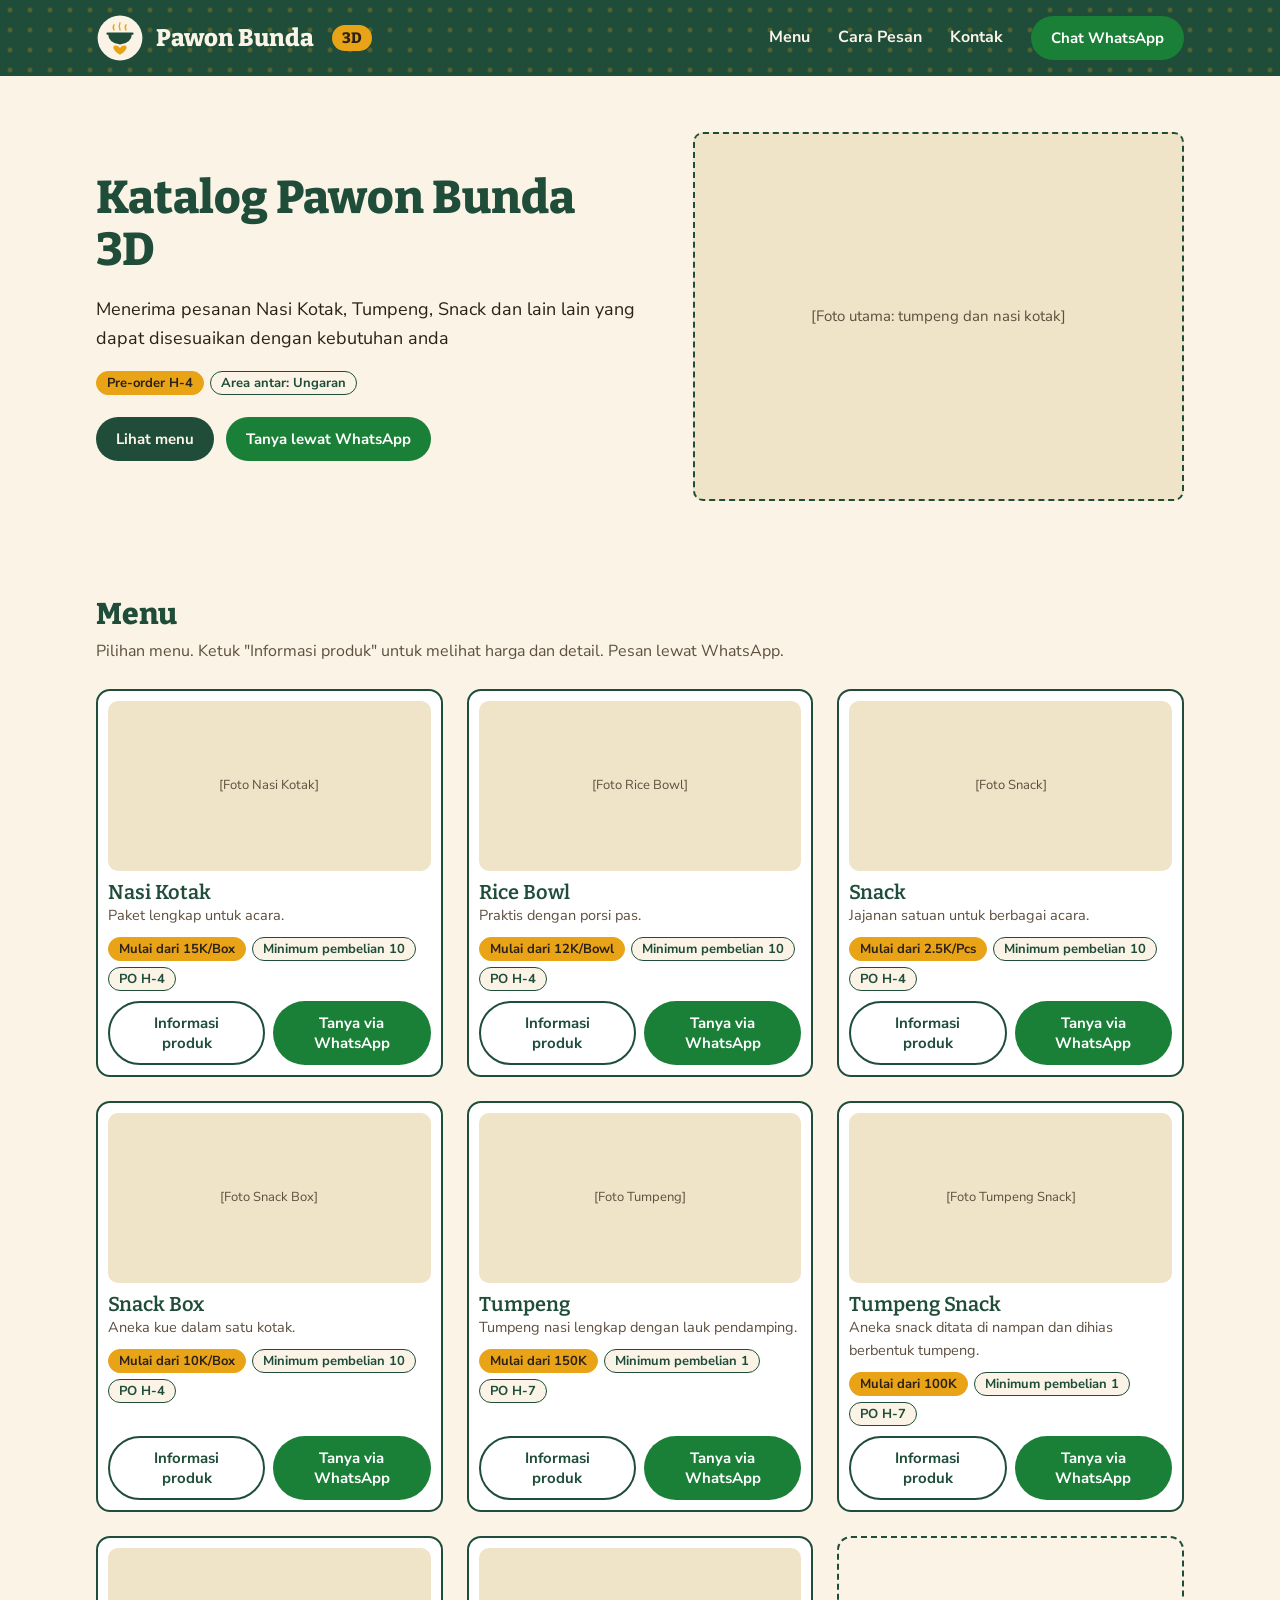
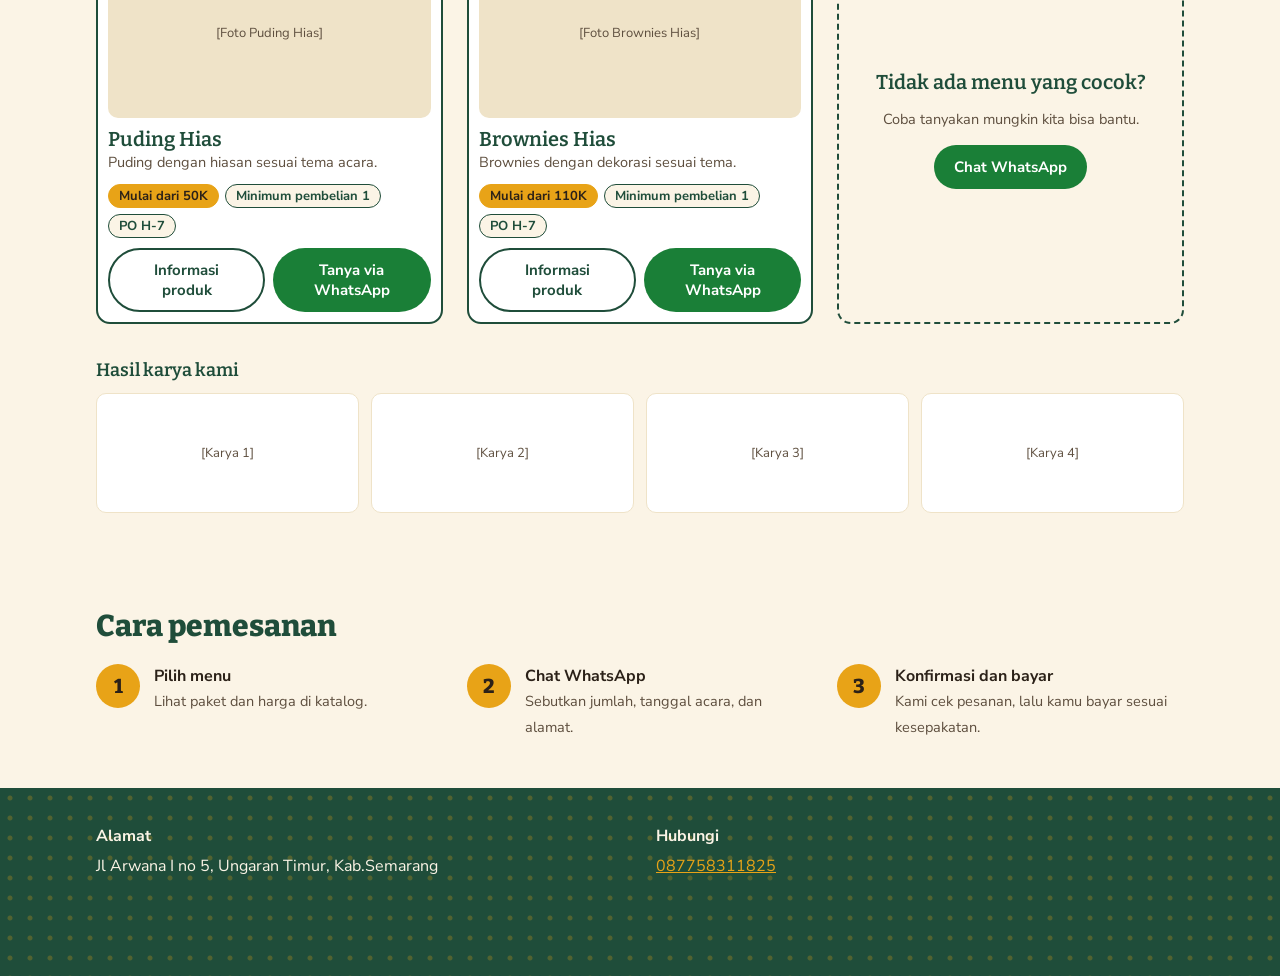
==== Katalog Pawon Bunda 3D/index.html @ 621787fe "Add files via upload" ====
<!doctype html>
<html lang="id">

<head>
  <meta charset="utf-8">
  <meta name="viewport" content="width=device-width, initial-scale=1">

  <!-- [NOTE] Ganti judul ini dengan nama toko / judul halaman yang akan tampil di tab browser -->
  <title>Pawon Bunda 3D - Katalog Menu</title>
  <!-- [NOTE] Ganti deskripsi ini dengan rangkuman bisnis Anda (bermanfaat untuk pencarian Google/SEO) -->
  <meta name="description"
    content="Katalog menu Pawon Bunda 3D: nasi kotak, rice bowl, snack, snack box, tumpeng, puding hias, dan brownies hias. Pesan lewat WhatsApp.">

  <!-- [NOTE] Link penyambung jenis huruf (font) Bitter dan Nunito Sans dari Google Fonts -->
  <link rel="preconnect" href="https://fonts.googleapis.com">
  <link rel="preconnect" href="https://fonts.gstatic.com" crossorigin>
  <link href="https://fonts.googleapis.com/css2?family=Bitter:wght@600;800&family=Nunito+Sans:wght@400;700&display=swap"
    rel="stylesheet">

  <!-- [NOTE] File CSS Eksternal: Pengaturan warna, ukuran teks, dan tata letak visual -->
  <link rel="stylesheet" href="css/style.css">
</head>

<body>

  <!-- ==========================================================================
     [NOTE] BAGIAN HTML: Struktur konten yang tampil di halaman website
     ========================================================================== -->

  <!-- [NOTE] 1. HEADER (Logo dan Navigasi Atas) -->
  <header class="atas">
    <div class="wrap">
      <!-- Link logo menuju bagian atas halaman (#atas) -->
      <a class="merek" href="#atas" aria-label="Pawon Bunda 3D, ke atas halaman">
        <!-- Gambar ikon logo (SVG) -->
        <svg viewBox="0 0 120 120" role="img" aria-label="Logo Pawon Bunda 3D">
          <circle cx="60" cy="60" r="56" fill="#FBF4E6" />
          <path d="M45 40 Q41 33 45 27 M60 40 Q56 31 60 22 M75 40 Q71 33 75 27" fill="none" stroke="#E8A317"
            stroke-width="3.5" stroke-linecap="round" />
          <path d="M30 50 H90 Q88 74 60 76 Q32 74 30 50Z" fill="#1F4D3A" />
          <rect x="26" y="46" width="68" height="6" rx="3" fill="#1F4D3A" />
          <path d="M60 102 C42 92 40 80 48 79 C54 78 58 82 60 85 C62 82 66 78 72 79 C80 80 78 92 60 102Z"
            fill="#E8A317" />
        </svg>
        <b>Pawon Bunda</b><span>3D</span>
      </a>

      <!-- Link navigasi untuk berpindah antar bagian -->
      <nav class="menu-atas" aria-label="Menu utama">
        <a href="#menu">Menu</a>
        <a href="#cara-pesan">Cara Pesan</a>
        <a href="#kontak">Kontak</a>
        <a class="btn btn-wa" href="#">Chat WhatsApp</a>
      </nav>
    </div>
  </header>

  <main id="atas">
    <!-- [NOTE] 2. SPANDUK UTAMA (Hero Section) -->
    <section class="hero">
      <div class="wrap">
        <div>
          <!-- EDIT: Slogan utama bisnis Anda -->
          <h1>Katalog Pawon Bunda 3D</h1>
          <!-- EDIT: Keterangan singkat mengenai produk/layanan Anda -->
          <p>Menerima pesanan Nasi Kotak, Tumpeng, Snack dan lain lain yang dapat disesuaikan dengan kebutuhan anda</p>

          <!-- EDIT: Informasi lencana kecil -->
          <div class="lencana">
            <span class="kuning">Pre-order H-4</span>
            <span>Area antar: Ungaran</span>
          </div>

          <div class="aksi-hero">
            <a class="btn btn-hijau" href="#menu">Lihat menu</a>
            <a class="btn btn-wa" href="#">Tanya lewat WhatsApp</a>
          </div>
        </div>
        <!-- Tempat penampung foto utama (bisa diganti dengan tag <img> nantinya) -->
        <div class="foto" role="img" aria-label="Tempat foto utama">[Foto utama: tumpeng dan nasi kotak]</div>
      </div>
    </section>

    <!-- [NOTE] 3. KATALOG MENU MAKANAN & KUE HIAS -->
    <section class="bagian" id="menu" aria-labelledby="jdl-menu">
      <!-- Target penanda jika ada tautan lama ke #makanan atau #kue-hias -->
      <span id="makanan"></span>
      <span id="kue-hias"></span>
      <div class="wrap">
        <h2 id="jdl-menu">Menu</h2>
        <p class="sub">Pilihan menu. Ketuk "Informasi produk" untuk melihat harga dan detail. Pesan lewat WhatsApp.</p>
        <!-- [NOTE] Elemen id="grid-menu" ini wadah yang akan diisi secara otomatis oleh JavaScript di bawah -->
        <div class="grid" id="grid-menu"></div>

        <h3 class="kecil">Hasil karya kami</h3>
        <!-- EDIT: Tempat sampel foto galeri portofolio Anda -->
        <div class="galeri">
          <div class="foto">[Karya 1]</div>
          <div class="foto">[Karya 2]</div>
          <div class="foto">[Karya 3]</div>
          <div class="foto">[Karya 4]</div>
        </div>
      </div>
    </section>

    <!-- [NOTE] 4. LANGKAH CARA PESAN -->
    <section class="bagian" id="cara-pesan" aria-labelledby="jdl-cara">
      <div class="wrap">
        <h2 id="jdl-cara">Cara pemesanan</h2>
        <ol class="langkah">
          <!-- EDIT: Penjelasan urutan cara pemesanan -->
          <li>
            <div><b>Pilih menu</b><span>Lihat paket dan harga di katalog.</span></div>
          </li>
          <li>
            <div><b>Chat WhatsApp</b><span>Sebutkan jumlah, tanggal acara, dan alamat.</span></div>
          </li>
          <li>
            <div><b>Konfirmasi dan bayar</b><span>Kami cek pesanan, lalu kamu bayar sesuai kesepakatan.</span></div>
          </li>
        </ol>
      </div>
    </section>
  </main>

  <!-- [NOTE] 5. FOOTER (Informasi Kontak & Alamat) -->
  <footer class="kaki" id="kontak">
    <div class="wrap">
      <!-- EDIT: Isi alamat, jam buka, dan info sosial media Anda -->
      <div><b>Alamat</b>Jl Arwana I no 5, Ungaran Timur, Kab.Semarang</div>
      <div><b>Hubungi</b><a class="link-wa" href="#">087758311825</a>
      </div>
    </div>
  </footer>
  <!-- [NOTE] STRUKTUR POP-UP (Modal Informasi Produk) -->
  <dialog id="dlg" aria-labelledby="dlg-judul">
    <div class="dlg-badan">
      <div class="dlg-kepala">
        <h3 id="dlg-judul"></h3><button type="button" class="dlg-tutup" id="dlg-tutup"
          aria-label="Tutup">&times;</button>
      </div>
      <div id="dlg-isi"></div>
      <a class="btn btn-wa" id="dlg-wa" href="#" target="_blank" rel="noopener">Pesan via WhatsApp</a>
    </div>
  </dialog>


  <!-- ==========================================================================
     [NOTE] BAGIAN JAVASCRIPT: Logika data dan interaksi halaman
     Dipisah berdasarkan fungsinya (Data, Utilitas, Menu, Modal, WhatsApp)
     ========================================================================== -->
  <script src="js/data.js"></script>
  <script src="js/utils.js"></script>
  <script src="js/menu.js"></script>
  <script src="js/modal.js"></script>
  <script src="js/whatsapp.js"></script>
</body>

</html>
---- Katalog Pawon Bunda 3D/css/style.css ----
/* ==========================================================================
   [NOTE] BAGIAN CSS: Pengaturan warna, ukuran teks, dan tata letak visual
   ========================================================================== */
:root {
  /* [NOTE] Variabel warna utama. Ubah kode hex (#...) jika ingin mengganti warna tema website */
  --hijau: #1F4D3A;
  /* Warna hijau utama (header, footer, garis kartu) */
  --kunyit: #E8A317;
  /* Warna kuning aksen (lencana, lingkaran nomor) */
  --krem: #FBF4E6;
  /* Warna latar belakang halaman */
  --pasir: #EFE3C8;
  /* Warna pemisah & placeholder gambar */
  --tinta: #2B2118;
  /* Warna teks utama */
  --tinta-lembut: #5E4F3F;
  /* Warna teks sekunder (deskripsi singkat) */
  --mawar: #1F4D3A;
  /* Warna aksen bagian kue hias */
  --mawar-tua: #1F4D3A;
  --mawar-muda: #EFE3C8;
  /* Warna latar bagian kue hias */
  --wa: #1A7F37;
  /* Warna hijau khusus tombol WhatsApp */

  /* [NOTE] Jenis font yang digunakan */
  --serif: Bitter, Georgia, serif;
  --sans: "Nunito Sans", system-ui, sans-serif;
}

* {
  box-sizing: border-box
}

html {
  scroll-behavior: smooth
}

/* [NOTE] Membuat pergerakan layar saat diklik menjadi mulus */
body {
  margin: 0;
  background: var(--krem);
  color: var(--tinta);
  font: 400 16px/1.6 var(--sans)
}

a {
  color: inherit
}

:focus-visible {
  outline: 3px solid var(--kunyit);
  outline-offset: 2px
}

/* [NOTE] .wrap berfungsi membatasi lebar tengah konten agar tidak melebar berlebihan di layar monitor besar */
.wrap {
  max-width: 1200px;
  margin: 0 auto;
  padding: 0 56px
}

h1,
h2,
h3 {
  font-family: var(--serif);
  color: var(--hijau);
  margin: 0;
  line-height: 1.15
}

h2 {
  font-size: 30px;
  font-weight: 800
}

h3 {
  font-size: 20px;
  font-weight: 600
}

/* [NOTE] CSS Header / Navigasi Atas */
.atas {
  background-color: var(--hijau);
  background-image: radial-gradient(circle at 10px 10px, rgba(232, 163, 23, .25) 2px, transparent 3px);
  background-size: 20px 20px;
  color: var(--krem)
}

.atas .wrap {
  display: flex;
  align-items: center;
  justify-content: space-between;
  gap: 24px;
  padding-top: 14px;
  padding-bottom: 14px
}

.merek {
  display: flex;
  align-items: center;
  gap: 12px;
  text-decoration: none
}

.merek svg {
  width: 48px;
  height: 48px;
  flex: none
}

.merek b {
  font: 800 24px/1 var(--serif)
}

.merek span {
  display: inline-flex;
  align-items: center;
  justify-content: center;
  background: var(--kunyit);
  color: var(--tinta);
  border-radius: 999px;
  font: 800 15px var(--serif);
  padding: 4px 10px;
  margin-left: 6px
}

.menu-atas {
  display: flex;
  align-items: center;
  gap: 28px
}

.menu-atas a {
  text-decoration: none;
  font-weight: 700
}

.menu-atas a:hover {
  color: var(--kunyit)
}

/* [NOTE] CSS Desain Tombol (Button) */
.btn {
  display: inline-flex;
  align-items: center;
  justify-content: center;
  text-align: center;
  gap: 8px;
  min-height: 44px;
  padding: 10px 20px;
  border-radius: 999px;
  border: 0;
  font: 700 15px var(--sans);
  text-decoration: none;
  cursor: pointer
}

.btn-wa {
  background: var(--wa);
  color: #fff
}

/* Tombol WA Hijau */
.btn-wa:hover {
  background: #146229
}

.btn-hijau {
  background: var(--hijau);
  color: var(--krem)
}

.btn-hijau:hover {
  background: #163a2b
}

.btn-mawar {
  background: var(--mawar);
  color: #fff
}

.btn-mawar:hover {
  background: #163a2b
}

/* [NOTE] CSS Spanduk Utama (Hero Section) */
.hero .wrap {
  display: grid;
  grid-template-columns: 1.1fr 1fr;
  gap: 56px;
  align-items: center;
  padding-top: 56px;
  padding-bottom: 48px
}

.hero h1 {
  font-size: 46px;
  font-weight: 800
}

.hero p {
  font-size: 18px;
  max-width: 30em;
  margin: 18px 0
}

.lencana {
  display: flex;
  flex-wrap: wrap;
  gap: 6px
}

.lencana span {
  background: var(--krem);
  border: 1.5px solid var(--hijau);
  color: var(--hijau);
  border-radius: 999px;
  padding: 2px 10px;
  font: 700 13px var(--sans)
}

.lencana .kuning {
  background: var(--kunyit);
  border-color: var(--kunyit);
  color: var(--tinta)
}

.lencana .mawar {
  background: var(--mawar-muda);
  border-color: var(--mawar);
  color: #5A3A2E
}

.aksi-hero {
  display: flex;
  gap: 12px;
  flex-wrap: wrap;
  margin-top: 22px
}

.foto {
  background: var(--pasir);
  border-radius: 10px;
  display: flex;
  align-items: center;
  justify-content: center;
  text-align: center;
  color: var(--tinta-lembut);
  font-size: 13px;
  padding: 8px
}

.hero .foto {
  aspect-ratio: 4/3;
  border: 2px dashed var(--hijau);
  font-size: 15px
}

/* [NOTE] CSS Kartu Produk / Menu Makanan */
section {
  scroll-margin-top: 72px
}

.bagian {
  padding: 48px 0
}

.bagian>.wrap>p.sub {
  margin: 8px 0 24px;
  color: var(--tinta-lembut)
}

.grid {
  display: grid;
  grid-template-columns: repeat(3, 1fr);
  gap: 24px;
  margin-top: 24px
}

/* Menampilkan 3 kartu per baris di layar komputer */
.kartu {
  scroll-margin-top: 72px;
  background: #fff;
  border: 2px solid var(--hijau);
  border-radius: 14px;
  padding: 10px;
  display: flex;
  flex-direction: column;
  gap: 10px
}

.kartu .foto {
  height: 170px
}

.kartu p {
  margin: 0;
  font-size: 14.5px;
  color: var(--tinta-lembut)
}

.kartu .aksi {
  display: flex;
  gap: 8px;
  margin-top: auto
}

.kartu .aksi .btn {
  flex: 1
}

.btn-garis {
  background: #fff;
  color: var(--hijau);
  border: 2px solid var(--hijau)
}

.btn-garis:hover {
  background: var(--hijau);
  color: var(--krem)
}

/* [NOTE] CSS Pop-up (Jendela Informasi Produk) */
dialog {
  border: 0;
  border-radius: 16px;
  padding: 0;
  max-width: 520px;
  width: calc(100% - 32px);
  max-height: calc(100% - 48px);
  color: var(--tinta);
  background: var(--krem)
}

dialog::backdrop {
  background: rgba(43, 33, 24, .55)
}

.dlg-badan {
  padding: 20px;
  display: flex;
  flex-direction: column;
  gap: 14px
}

.dlg-kepala {
  display: flex;
  justify-content: space-between;
  align-items: flex-start;
  gap: 12px
}

.dlg-tutup {
  flex: none;
  width: 44px;
  height: 44px;
  border: 0;
  border-radius: 50%;
  background: var(--pasir);
  color: var(--tinta);
  font: 700 24px/1 var(--sans);
  cursor: pointer
}

.dlg-badan p {
  margin: 0
}

.dlg-deskripsi {
  font-weight: 600
}

.dlg-deskripsi-tambahan {
  color: var(--tinta-lembut);
  font-size: 14.5px;
  line-height: 1.5;
  margin-top: 6px
}

.foto-info {
  display: flex;
  width: 100%;
  height: 220px;
  object-fit: cover;
  border-radius: 10px;
  margin-bottom: 12px
}

.kartu .aksi {
  flex-wrap: wrap
}

.kartu .aksi .btn {
  flex: 1 1 130px
}

.paket {
  display: grid;
  grid-template-columns: 1.2fr 2fr auto;
  gap: 4px 12px;
  margin: 6px 0 4px;
  font-size: 14px
}

.paket b {
  font-weight: 700
}

.paket .baris-pemisah {
  grid-column: 1/-1;
  border-top: 1px solid var(--pasir)
}

.pilihan {
  font-size: 13.5px;
  margin: 8px 0 0;
  color: var(--tinta-lembut)
}

.kartu-khusus {
  background: var(--krem);
  border-style: dashed;
  justify-content: center;
  align-items: center;
  text-align: center;
  gap: 14px
}

.kartu-khusus p {
  max-width: 22em
}

/* [NOTE] CSS Bagian Kue Hias */
.hias {
  background: var(--mawar-muda);
  color: #5A3A2E
}

.hias h2 {
  color: var(--mawar-tua)
}

.hias .sub {
  color: #5A3A2E
}

.grid-hias {
  display: grid;
  grid-template-columns: 1fr 1fr;
  gap: 24px
}

.grid-hias .kartu {
  border-color: var(--mawar);
  border-radius: 18px
}

.grid-hias .kartu h3 {
  color: var(--mawar-tua)
}

.grid-hias .kartu .foto {
  height: 260px;
  background: var(--mawar-muda);
  color: var(--tinta-lembut);
  border-radius: 12px
}

.galeri {
  display: grid;
  grid-template-columns: repeat(4, 1fr);
  gap: 12px;
  margin-top: 12px
}

.galeri .foto {
  height: 120px;
  background: #fff;
  border: 1px solid var(--pasir);
  color: var(--tinta-lembut)
}

h3.kecil,
.hias h3.kecil {
  font-size: 18px;
  color: var(--hijau);
  margin-top: 36px;
  margin-bottom: 8px
}

/* [NOTE] CSS Langkah Pemesanan */
ol.langkah {
  list-style: none;
  margin: 20px 0 0;
  padding: 0;
  display: grid;
  grid-template-columns: repeat(3, 1fr);
  gap: 24px
}

ol.langkah li {
  display: flex;
  gap: 14px;
  align-items: flex-start;
  counter-increment: l
}

ol.langkah li::before {
  content: counter(l);
  flex: none;
  width: 44px;
  height: 44px;
  border-radius: 50%;
  background: var(--kunyit);
  color: var(--tinta);
  display: flex;
  align-items: center;
  justify-content: center;
  font: 800 20px var(--serif)
}

ol.langkah b {
  display: block
}

ol.langkah span {
  font-size: 14.5px;
  color: var(--tinta-lembut)
}

/* [NOTE] CSS Footer (Bagian Kontak & Alamat) */
.kaki {
  background-color: var(--hijau);
  background-image: radial-gradient(circle at 10px 10px, rgba(232, 163, 23, .25) 2px, transparent 3px);
  background-size: 20px 20px;
  color: var(--krem);
  padding: 36px 0 96px
}

.kaki .wrap {
  display: grid;
  grid-template-columns: repeat(auto-fit, minmax(220px, 1fr));
  gap: 32px
}

.kaki b {
  display: block;
  margin-bottom: 4px
}

.kaki a {
  color: var(--kunyit)
}

/* [NOTE] CSS Tombol Melayang (Floating WhatsApp) di kanan bawah */
.wa-float {
  position: fixed;
  right: 16px;
  bottom: 16px;
  z-index: 10;
  box-shadow: 0 2px 10px rgba(0, 0, 0, .3)
}

/* [NOTE] CSS Responsif untuk tampilan layar smartphone dan tablet */
@media (max-width:900px) {
  .wrap {
    padding: 0 20px
  }

  .menu-atas a:not(.btn) {
    display: none
  }

  /* Sembunyikan navigasi teks di layar HP */
  .hero .wrap {
    grid-template-columns: 1fr;
    gap: 24px;
    padding-top: 28px;
    padding-bottom: 28px
  }

  .hero h1 {
    font-size: 30px
  }

  .hero p {
    font-size: 16px
  }

  .grid {
    grid-template-columns: repeat(2, 1fr)
  }

  .kaki .wrap {
    grid-template-columns: 1fr;
    gap: 18px
  }

  ol.langkah {
    grid-template-columns: 1fr
  }
}

@media (max-width:640px) {
  .merek b {
    font-size: 19px
  }

  .merek svg {
    width: 40px;
    height: 40px
  }

  .atas .btn {
    display: none
  }

  h2 {
    font-size: 24px
  }

  .grid {
    grid-template-columns: 1fr;
    gap: 12px
  }

  /* Ubah daftar menu jadi 1 kolom di HP */
  .kartu.makanan,
  .kartu.hias-kartu {
    display: grid;
    grid-template-columns: 96px 1fr;
    gap: 6px 12px;
    padding: 10px
  }

  .kartu.makanan .foto,
  .kartu.hias-kartu .foto {
    height: 96px;
    grid-row: 1/4;
    font-size: 11px
  }

  .kartu.makanan .aksi .btn,
  .kartu.hias-kartu .aksi .btn {
    min-width: 0;
    padding: 10px 12px
  }

  .grid-hias {
    grid-template-columns: 1fr
  }

  .grid-hias .kartu .foto {
    height: 170px
  }

  .galeri {
    grid-template-columns: repeat(2, 1fr)
  }

  .paket {
    grid-template-columns: 1fr auto
  }

  .paket .isi-paket {
    grid-column: 1/-1;
    order: 3;
    color: var(--tinta-lembut)
  }
}
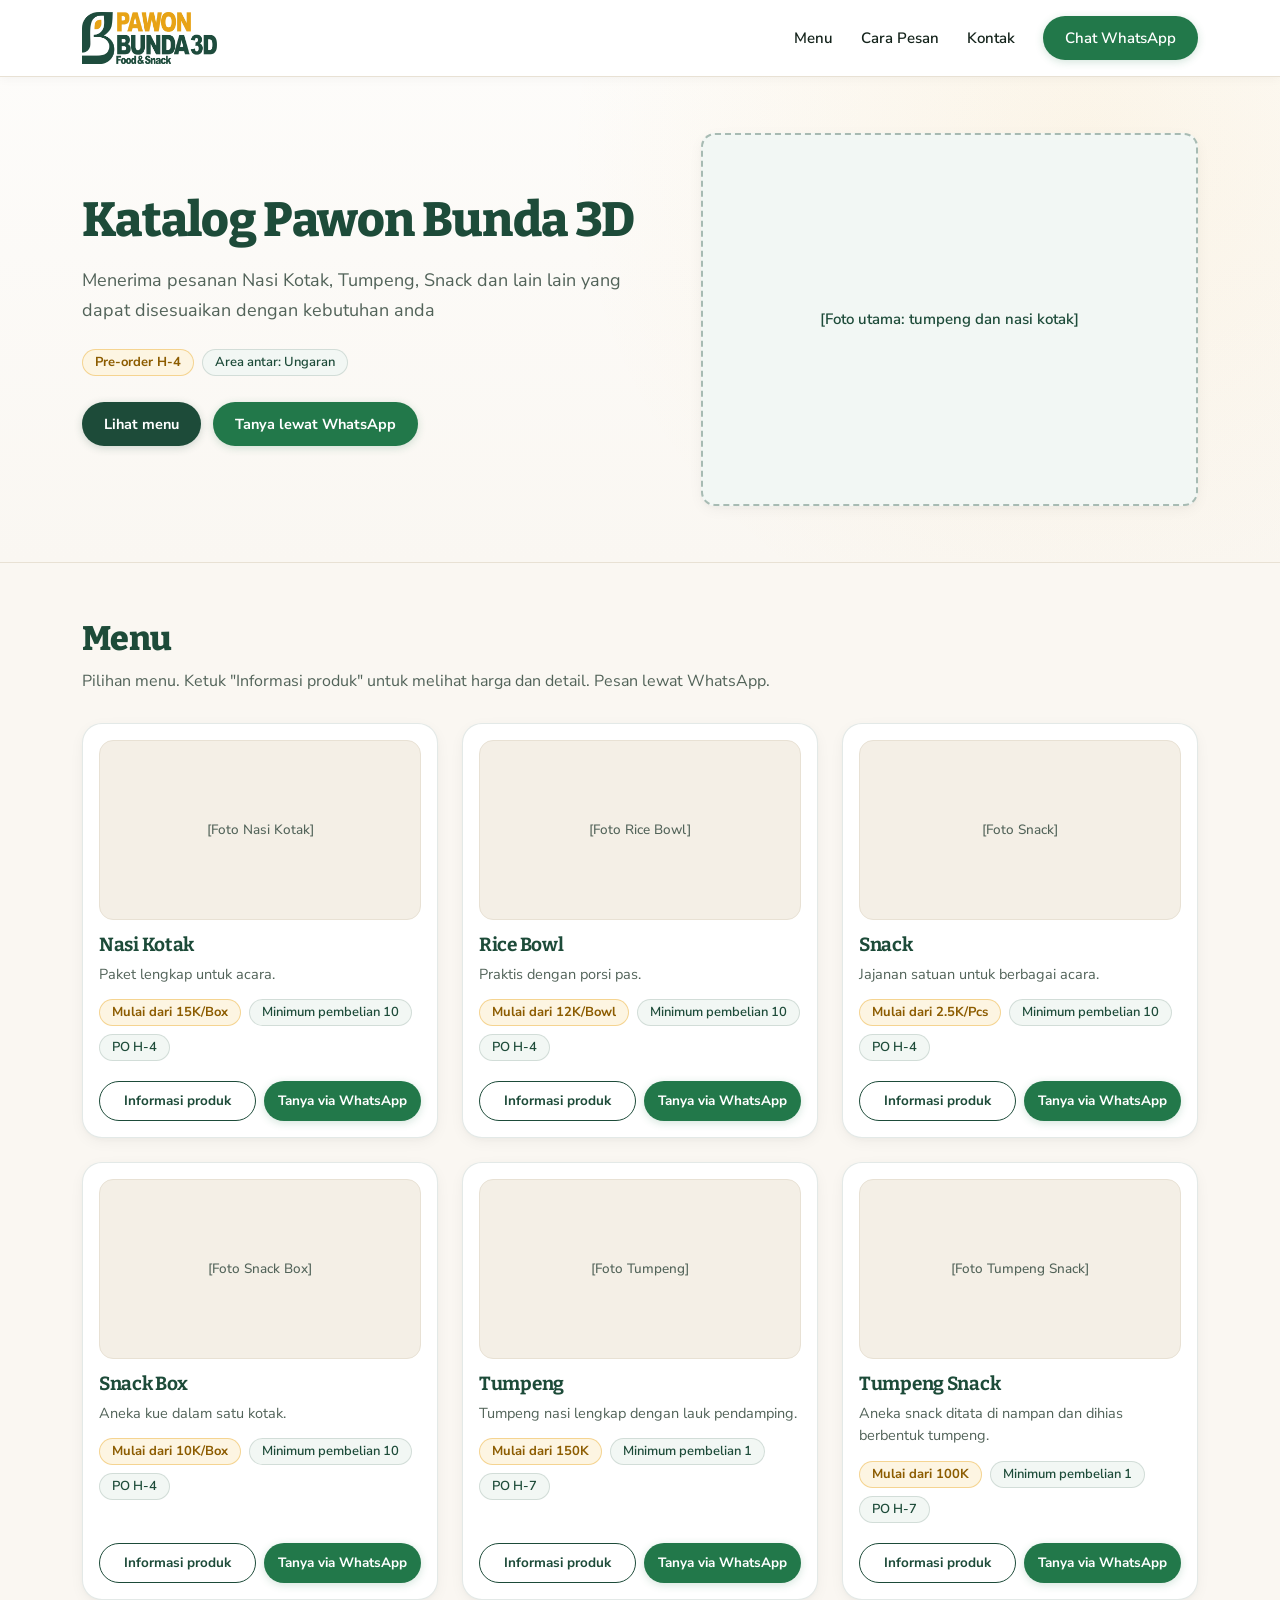
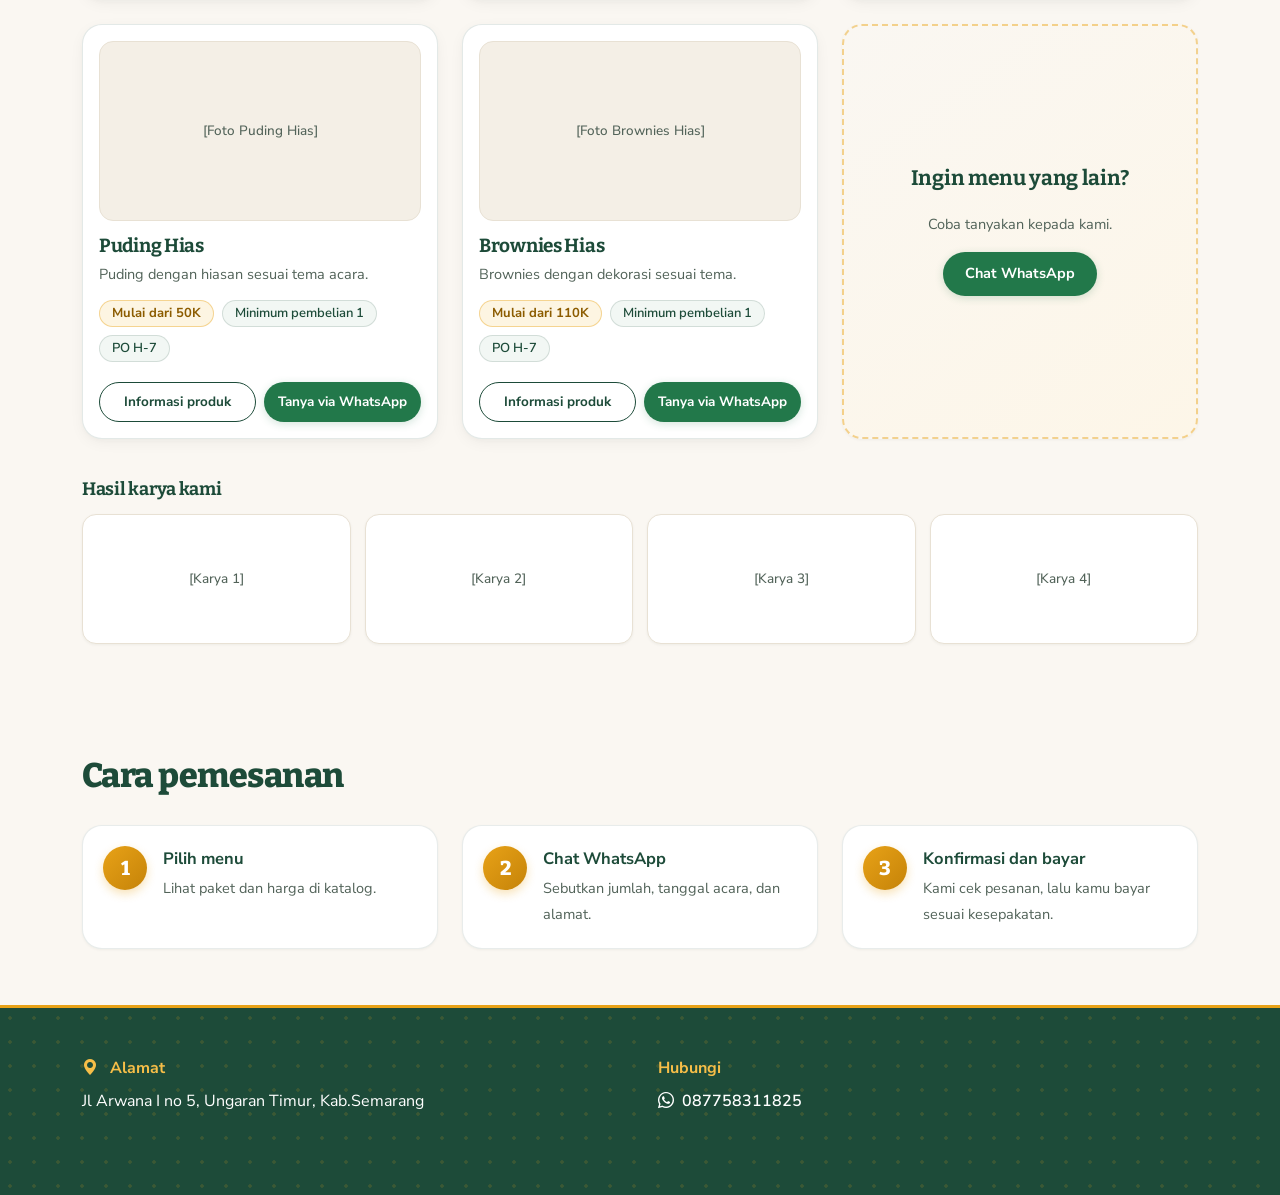
==== commit 01b05f56: "Update Upade 11/9/2026 9:27" ====
--- a/Katalog Pawon Bunda 3D/index.html
+++ b/Katalog Pawon Bunda 3D/index.html
@@ -4,6 +4,11 @@
 <head>
   <meta charset="utf-8">
   <meta name="viewport" content="width=device-width, initial-scale=1">
+  <meta name="theme-color" content="#1D4B39">
+
+  <!-- [NOTE] Ikon tab browser (lambang B dari logo) -->
+  <link rel="icon" type="image/png" href="img/favicon.png">
+  <link rel="apple-touch-icon" href="img/apple-touch-icon.png">
 
   <!-- [NOTE] Ganti judul ini dengan nama toko / judul halaman yang akan tampil di tab browser -->
   <title>Pawon Bunda 3D - Katalog Menu</title>
@@ -14,8 +19,12 @@
   <!-- [NOTE] Link penyambung jenis huruf (font) Bitter dan Nunito Sans dari Google Fonts -->
   <link rel="preconnect" href="https://fonts.googleapis.com">
   <link rel="preconnect" href="https://fonts.gstatic.com" crossorigin>
-  <link href="https://fonts.googleapis.com/css2?family=Bitter:wght@600;800&family=Nunito+Sans:wght@400;700&display=swap"
+  <link
+    href="https://fonts.googleapis.com/css2?family=Bitter:wght@500;600;700;800&family=Nunito+Sans:wght@400;500;600;700;800&display=swap"
     rel="stylesheet">
+
+  <!-- [NOTE] Bootstrap Icons -->
+  <link rel="stylesheet" href="https://cdn.jsdelivr.net/npm/bootstrap-icons@1.11.3/font/bootstrap-icons.min.css">
 
   <!-- [NOTE] File CSS Eksternal: Pengaturan warna, ukuran teks, dan tata letak visual -->
   <link rel="stylesheet" href="css/style.css">
@@ -32,25 +41,25 @@
     <div class="wrap">
       <!-- Link logo menuju bagian atas halaman (#atas) -->
       <a class="merek" href="#atas" aria-label="Pawon Bunda 3D, ke atas halaman">
-        <!-- Gambar ikon logo (SVG) -->
-        <svg viewBox="0 0 120 120" role="img" aria-label="Logo Pawon Bunda 3D">
-          <circle cx="60" cy="60" r="56" fill="#FBF4E6" />
-          <path d="M45 40 Q41 33 45 27 M60 40 Q56 31 60 22 M75 40 Q71 33 75 27" fill="none" stroke="#E8A317"
-            stroke-width="3.5" stroke-linecap="round" />
-          <path d="M30 50 H90 Q88 74 60 76 Q32 74 30 50Z" fill="#1F4D3A" />
-          <rect x="26" y="46" width="68" height="6" rx="3" fill="#1F4D3A" />
-          <path d="M60 102 C42 92 40 80 48 79 C54 78 58 82 60 85 C62 82 66 78 72 79 C80 80 78 92 60 102Z"
-            fill="#E8A317" />
-        </svg>
-        <b>Pawon Bunda</b><span>3D</span>
+        <!-- [NOTE] Logo resmi Pawon Bunda 3D (file: img/logo.webp). Ganti file ini untuk mengganti logo -->
+        <img class="logo" src="img/logo.webp" width="480" height="185" alt="Logo Pawon Bunda 3D Food &amp; Snack">
       </a>
 
-      <!-- Link navigasi untuk berpindah antar bagian -->
-      <nav class="menu-atas" aria-label="Menu utama">
-        <a href="#menu">Menu</a>
-        <a href="#cara-pesan">Cara Pesan</a>
-        <a href="#kontak">Kontak</a>
-        <a class="btn btn-wa" href="#">Chat WhatsApp</a>
+      <!-- [NOTE] Tombol hamburger navigasi mobile -->
+      <button type="button" class="btn-hamburger" id="btn-toggle-menu" aria-label="Buka menu navigasi"
+        aria-expanded="false" aria-controls="menu-atas">
+        <i class="bi bi-list"></i>
+      </button>
+
+      <!-- [NOTE] Backdrop popup untuk navigasi mobile -->
+      <div class="menu-backdrop" id="menu-backdrop" aria-hidden="true"></div>
+
+      <!-- Link navigasi untuk berpindah antar bagian (modal popup icon dropdown di mobile) -->
+      <nav class="menu-atas" id="menu-atas" aria-label="Menu utama">
+        <a href="#menu" title="Menu" aria-label="Menu"><i class="bi bi-grid-fill"></i><span class="teks-nav"> Menu</span></a>
+        <a href="#cara-pesan" title="Cara Pesan" aria-label="Cara Pesan"><i class="bi bi-cart-check-fill"></i><span class="teks-nav"> Cara Pesan</span></a>
+        <a href="#kontak" title="Kontak" aria-label="Kontak"><i class="bi bi-telephone-fill"></i><span class="teks-nav"> Kontak</span></a>
+        <a class="btn btn-wa" href="#" title="Chat WhatsApp" aria-label="Chat WhatsApp"><i class="bi bi-whatsapp"></i><span class="teks-nav"> Chat WhatsApp</span></a>
       </nav>
     </div>
   </header>
@@ -127,8 +136,8 @@
   <footer class="kaki" id="kontak">
     <div class="wrap">
       <!-- EDIT: Isi alamat, jam buka, dan info sosial media Anda -->
-      <div><b>Alamat</b>Jl Arwana I no 5, Ungaran Timur, Kab.Semarang</div>
-      <div><b>Hubungi</b><a class="link-wa" href="#">087758311825</a>
+      <div><b><i class="bi bi-geo-alt-fill"></i> Alamat</b>Jl Arwana I no 5, Ungaran Timur, Kab.Semarang</div>
+      <div><b>Hubungi</b><a class="link-wa" href="#"><i class="bi bi-whatsapp"></i> 087758311825</a>
       </div>
     </div>
   </footer>
@@ -154,6 +163,7 @@
   <script src="js/menu.js"></script>
   <script src="js/modal.js"></script>
   <script src="js/whatsapp.js"></script>
+  <script src="js/navbar.js"></script>
 </body>
 
 </html>
--- a/Katalog Pawon Bunda 3D/css/style.css
+++ b/Katalog Pawon Bunda 3D/css/style.css
@@ -1,146 +1,260 @@
 /* ==========================================================================
-   [NOTE] BAGIAN CSS: Pengaturan warna, ukuran teks, dan tata letak visual
-   ========================================================================== */
+   PAWON BUNDA 3D - KATALOG MENU
+   Diselaraskan dengan Identitas Logo Baru (Forest Culinary Green & Golden Ochre)
+   Menerapkan standar modern UI / anti-slop:
+   - Warna terkalibrasi dari logo resmi
+   - Tipografi hierarki tegas & proporsional
+   - Kartu setara tepi (equal edges) dengan transisi mikro yang tenang
+   - Responsif menyeluruh untuk layar desktop, tablet, dan smartphone
+   ========================================================================== */
+
 :root {
-  /* [NOTE] Variabel warna utama. Ubah kode hex (#...) jika ingin mengganti warna tema website */
-  --hijau: #1F4D3A;
-  /* Warna hijau utama (header, footer, garis kartu) */
-  --kunyit: #E8A317;
-  /* Warna kuning aksen (lencana, lingkaran nomor) */
-  --krem: #FBF4E6;
-  /* Warna latar belakang halaman */
-  --pasir: #EFE3C8;
-  /* Warna pemisah & placeholder gambar */
-  --tinta: #2B2118;
-  /* Warna teks utama */
-  --tinta-lembut: #5E4F3F;
-  /* Warna teks sekunder (deskripsi singkat) */
-  --mawar: #1F4D3A;
-  /* Warna aksen bagian kue hias */
-  --mawar-tua: #1F4D3A;
-  --mawar-muda: #EFE3C8;
-  /* Warna latar bagian kue hias */
-  --wa: #1A7F37;
-  /* Warna hijau khusus tombol WhatsApp */
-
-  /* [NOTE] Jenis font yang digunakan */
-  --serif: Bitter, Georgia, serif;
-  --sans: "Nunito Sans", system-ui, sans-serif;
-}
-
-* {
-  box-sizing: border-box
+  /* [PALET WARNA UTAMA] */
+  --hijau: #1D4B39;           /* Forest Green logo: warna tema utama, judul, tombol primer */
+  --hijau-tua: #133628;       /* Deep Forest: hover & status aktif tombol primer */
+  --hijau-lembut: #EAF2ED;    /* Soft Green tint: latar lencana & kartu aksen */
+  --hijau-permukaan: #F2F7F4; /* Latar sekunder yang adem */
+
+  --kunyit: #E8A217;          /* Golden Ochre logo: lencana harga, nomor langkah, aksen hangat */
+  --kunyit-tua: #C58309;      /* Ochre gelap: kontras hover & teks lencana */
+  --kunyit-terang: #F6BE48;    /* Kunyit terang: teks & aksen di atas latar hijau gelap */
+  --kunyit-muda: #FDF5E2;     /* Warm Gold tint: latar lencana harga "Mulai dari" */
+
+  --krem: #FAF7F2;            /* Latar belakang halaman: warm linen cream (ramah mata) */
+  --pasir: #E8E1D4;           /* Garis pemisah halus, placeholder gambar & border lembut */
+  --pasir-terang: #F4EFE6;    /* Latar placeholder foto */
+  --permukaan: #FFFFFF;       /* Permukaan bersih untuk kartu produk dan modal */
+
+  --tinta: #14231B;           /* Warna teks utama: botanical deep black (kontras tinggi, tidak kaku) */
+  --tinta-lembut: #526359;    /* Warna teks sekunder (deskripsi dan subjudul) */
+  --tinta-redup: #7E8E84;     /* Warna teks catatan kaki & placeholder */
+
+  --mawar: #1D4B39;           /* Aksen seragam untuk varian hias */
+  --mawar-tua: #133628;
+  --mawar-muda: #EFF5F1;
+
+  --wa: #22784A;              /* Hijau WhatsApp yang harmonis dengan hijau logo */
+  --wa-tua: #195C38;          /* Hijau WhatsApp hover */
+
+  /* [TIPOGRAFI] */
+  --serif: "Bitter", Georgia, serif;
+  --sans: "Nunito Sans", -apple-system, BlinkMacSystemFont, "Segoe UI", Roboto, sans-serif;
+
+  /* [SISTEM ELEVASI & RADIUS] */
+  --bayangan-sm: 0 1px 3px rgba(20, 35, 27, 0.05);
+  --bayangan-kartu: 0 4px 16px -2px rgba(20, 35, 27, 0.06), 0 2px 4px rgba(20, 35, 27, 0.02);
+  --bayangan-angkat: 0 12px 28px -4px rgba(20, 35, 27, 0.12), 0 4px 8px rgba(20, 35, 27, 0.04);
+  --bayangan-modal: 0 24px 48px -12px rgba(19, 54, 40, 0.25);
+  
+  --radius-sm: 8px;
+  --radius-md: 14px;
+  --radius-lg: 20px;
+  --radius-full: 9999px;
+  
+  --transisi: all 0.22s cubic-bezier(0.16, 1, 0.3, 1);
+}
+
+/* ==========================================================================
+   RESET & DASAR HALAMAN
+   ========================================================================== */
+*, *::before, *::after {
+  box-sizing: border-box;
 }
 
 html {
-  scroll-behavior: smooth
-}
-
-/* [NOTE] Membuat pergerakan layar saat diklik menjadi mulus */
+  scroll-behavior: smooth;
+  scroll-padding-top: 80px;
+  -webkit-text-size-adjust: 100%;
+}
+
+/* Menonaktifkan scroll latar belakang saat modal informasi produk terbuka */
+body.modal-terbuka {
+  overflow: hidden;
+  touch-action: none;
+}
+
 body {
   margin: 0;
-  background: var(--krem);
+  background-color: var(--krem);
   color: var(--tinta);
-  font: 400 16px/1.6 var(--sans)
+  font-family: var(--sans);
+  font-size: 16px;
+  line-height: 1.6;
+  font-weight: 400;
+  text-rendering: optimizeLegibility;
+  -webkit-font-smoothing: antialiased;
 }
 
 a {
-  color: inherit
+  color: inherit;
+  text-decoration: none;
+  transition: var(--transisi);
+}
+
+img {
+  max-width: 100%;
+  height: auto;
+  display: block;
 }
 
 :focus-visible {
   outline: 3px solid var(--kunyit);
-  outline-offset: 2px
-}
-
-/* [NOTE] .wrap berfungsi membatasi lebar tengah konten agar tidak melebar berlebihan di layar monitor besar */
+  outline-offset: 2px;
+}
+
+.kaki :focus-visible {
+  outline-color: var(--kunyit-terang);
+}
+
+/* Wadah sentral konten */
 .wrap {
-  max-width: 1200px;
+  max-width: 1180px;
   margin: 0 auto;
-  padding: 0 56px
-}
-
-h1,
-h2,
-h3 {
+  padding: 0 32px;
+}
+
+/* Tipografi Judul */
+h1, h2, h3 {
   font-family: var(--serif);
   color: var(--hijau);
   margin: 0;
-  line-height: 1.15
+  line-height: 1.2;
+  letter-spacing: -0.015em;
+}
+
+h1 {
+  font-size: clamp(32px, 4.5vw, 48px);
+  font-weight: 800;
 }
 
 h2 {
-  font-size: 30px;
-  font-weight: 800
+  font-size: clamp(26px, 3.2vw, 34px);
+  font-weight: 800;
 }
 
 h3 {
   font-size: 20px;
-  font-weight: 600
-}
-
-/* [NOTE] CSS Header / Navigasi Atas */
+  font-weight: 700;
+}
+
+/* ==========================================================================
+   HEADER / NAVIGASI ATAS
+   ========================================================================== */
 .atas {
-  background-color: var(--hijau);
-  background-image: radial-gradient(circle at 10px 10px, rgba(232, 163, 23, .25) 2px, transparent 3px);
-  background-size: 20px 20px;
-  color: var(--krem)
+  position: sticky;
+  top: 0;
+  z-index: 100;
+  background: rgba(255, 255, 255, 0.94);
+  backdrop-filter: blur(12px);
+  -webkit-backdrop-filter: blur(12px);
+  border-bottom: 1px solid var(--pasir);
+  box-shadow: 0 2px 10px rgba(20, 35, 27, 0.04);
+  transition: var(--transisi);
 }
 
 .atas .wrap {
   display: flex;
   align-items: center;
   justify-content: space-between;
-  gap: 24px;
-  padding-top: 14px;
-  padding-bottom: 14px
+  gap: 20px;
+  padding-top: 12px;
+  padding-bottom: 12px;
 }
 
 .merek {
   display: flex;
   align-items: center;
   gap: 12px;
-  text-decoration: none
-}
-
-.merek svg {
-  width: 48px;
-  height: 48px;
-  flex: none
-}
-
-.merek b {
-  font: 800 24px/1 var(--serif)
-}
-
-.merek span {
-  display: inline-flex;
-  align-items: center;
-  justify-content: center;
-  background: var(--kunyit);
-  color: var(--tinta);
-  border-radius: 999px;
-  font: 800 15px var(--serif);
-  padding: 4px 10px;
-  margin-left: 6px
+  text-decoration: none;
+}
+
+.merek img.logo {
+  display: block;
+  height: 52px;
+  width: auto;
+  flex: none;
+  object-fit: contain;
+  transition: transform 0.2s ease;
+}
+
+.merek:hover img.logo {
+  transform: scale(1.02);
 }
 
 .menu-atas {
   display: flex;
   align-items: center;
-  gap: 28px
+  gap: 28px;
 }
 
 .menu-atas a {
   text-decoration: none;
-  font-weight: 700
-}
-
-.menu-atas a:hover {
-  color: var(--kunyit)
-}
-
-/* [NOTE] CSS Desain Tombol (Button) */
+  font-weight: 600;
+  font-size: 15px;
+  position: relative;
+}
+
+.menu-atas a:not(.btn) {
+  color: var(--tinta);
+  padding: 6px 0;
+}
+
+.menu-atas a:not(.btn)::after {
+  content: "";
+  position: absolute;
+  bottom: 0;
+  left: 0;
+  width: 0%;
+  height: 2.5px;
+  background-color: var(--kunyit);
+  border-radius: var(--radius-full);
+  transition: width 0.2s ease;
+}
+
+.menu-atas a:not(.btn):hover {
+  color: var(--hijau);
+}
+
+.menu-atas a:not(.btn):hover::after {
+  width: 100%;
+}
+
+/* Ikon di dalam link navigasi (hanya tampil di mobile dropdown) */
+.menu-atas a i {
+  display: none;
+}
+
+/* Tombol Hamburger (tersembunyi di desktop, tampil di mobile) */
+.btn-hamburger {
+  display: none;
+  align-items: center;
+  justify-content: center;
+  width: 44px;
+  height: 44px;
+  border: 0;
+  border-radius: var(--radius-md);
+  background-color: transparent;
+  color: var(--hijau);
+  font-size: 24px;
+  cursor: pointer;
+  transition: var(--transisi);
+  flex: none;
+  padding: 0;
+  -webkit-tap-highlight-color: transparent;
+}
+
+.btn-hamburger:hover {
+  background-color: var(--hijau-lembut);
+}
+
+.btn-hamburger.aktif {
+  background-color: var(--hijau);
+  color: #FFFFFF;
+}
+
+/* ==========================================================================
+   TOMBOL (BUTTON)
+   ========================================================================== */
 .btn {
   display: inline-flex;
   align-items: center;
@@ -148,362 +262,374 @@
   text-align: center;
   gap: 8px;
   min-height: 44px;
-  padding: 10px 20px;
-  border-radius: 999px;
+  padding: 10px 22px;
+  border-radius: var(--radius-full);
   border: 0;
-  font: 700 15px var(--sans);
+  font-family: var(--sans);
+  font-weight: 700;
+  font-size: 14.5px;
   text-decoration: none;
-  cursor: pointer
-}
-
+  cursor: pointer;
+  transition: var(--transisi);
+  white-space: nowrap;
+}
+
+.btn:active {
+  transform: scale(0.98);
+}
+
+/* Tombol WhatsApp */
 .btn-wa {
-  background: var(--wa);
-  color: #fff
-}
-
-/* Tombol WA Hijau */
+  background-color: var(--wa);
+  color: #FFFFFF;
+  box-shadow: 0 2px 8px rgba(34, 120, 74, 0.2);
+}
+
 .btn-wa:hover {
-  background: #146229
-}
-
+  background-color: var(--wa-tua);
+  color: #FFFFFF;
+  box-shadow: 0 4px 12px rgba(34, 120, 74, 0.3);
+}
+
+/* Tombol Hijau Utama */
 .btn-hijau {
-  background: var(--hijau);
-  color: var(--krem)
+  background-color: var(--hijau);
+  color: #FFFFFF;
+  box-shadow: 0 2px 8px rgba(29, 75, 57, 0.2);
 }
 
 .btn-hijau:hover {
-  background: #163a2b
+  background-color: var(--hijau-tua);
+  color: #FFFFFF;
+  box-shadow: 0 4px 14px rgba(29, 75, 57, 0.3);
+}
+
+/* Tombol Garis / Outline */
+.btn-garis {
+  background-color: transparent;
+  color: var(--hijau);
+  border: 1.5px solid var(--hijau);
+}
+
+.btn-garis:hover {
+  background-color: var(--hijau);
+  color: #FFFFFF;
 }
 
 .btn-mawar {
-  background: var(--mawar);
-  color: #fff
+  background-color: var(--mawar);
+  color: #FFFFFF;
 }
 
 .btn-mawar:hover {
-  background: #163a2b
-}
-
-/* [NOTE] CSS Spanduk Utama (Hero Section) */
+  background-color: var(--hijau-tua);
+}
+
+/* ==========================================================================
+   SPANDUK UTAMA (HERO SECTION)
+   ========================================================================== */
+.hero {
+  position: relative;
+  overflow: hidden;
+  background: radial-gradient(circle at 85% 15%, rgba(232, 162, 23, 0.08) 0%, transparent 45%),
+              linear-gradient(180deg, rgba(255, 255, 255, 0.6) 0%, var(--krem) 100%);
+  border-bottom: 1px solid var(--pasir);
+}
+
 .hero .wrap {
   display: grid;
-  grid-template-columns: 1.1fr 1fr;
-  gap: 56px;
+  grid-template-columns: 1.15fr 1fr;
+  gap: 48px;
   align-items: center;
   padding-top: 56px;
-  padding-bottom: 48px
+  padding-bottom: 56px;
 }
 
 .hero h1 {
-  font-size: 46px;
-  font-weight: 800
+  color: var(--hijau);
+  margin-bottom: 16px;
 }
 
 .hero p {
   font-size: 18px;
-  max-width: 30em;
-  margin: 18px 0
-}
-
-.lencana {
-  display: flex;
-  flex-wrap: wrap;
-  gap: 6px
-}
-
-.lencana span {
-  background: var(--krem);
-  border: 1.5px solid var(--hijau);
-  color: var(--hijau);
-  border-radius: 999px;
-  padding: 2px 10px;
-  font: 700 13px var(--sans)
-}
-
-.lencana .kuning {
-  background: var(--kunyit);
-  border-color: var(--kunyit);
-  color: var(--tinta)
-}
-
-.lencana .mawar {
-  background: var(--mawar-muda);
-  border-color: var(--mawar);
-  color: #5A3A2E
+  line-height: 1.65;
+  color: var(--tinta-lembut);
+  max-width: 32em;
+  margin: 0 0 24px;
 }
 
 .aksi-hero {
   display: flex;
   gap: 12px;
   flex-wrap: wrap;
-  margin-top: 22px
-}
-
+  margin-top: 26px;
+}
+
+/* Wadah Placeholder Foto */
 .foto {
-  background: var(--pasir);
-  border-radius: 10px;
+  background-color: var(--pasir-terang);
+  border: 1px solid var(--pasir);
+  border-radius: var(--radius-md);
   display: flex;
   align-items: center;
   justify-content: center;
   text-align: center;
   color: var(--tinta-lembut);
-  font-size: 13px;
-  padding: 8px
+  font-size: 13.5px;
+  font-weight: 500;
+  padding: 12px;
+  transition: var(--transisi);
 }
 
 .hero .foto {
   aspect-ratio: 4/3;
-  border: 2px dashed var(--hijau);
-  font-size: 15px
-}
-
-/* [NOTE] CSS Kartu Produk / Menu Makanan */
+  border: 2px dashed rgba(29, 75, 57, 0.35);
+  background-color: var(--hijau-permukaan);
+  color: var(--hijau);
+  font-weight: 600;
+  font-size: 15px;
+  box-shadow: var(--bayangan-kartu);
+}
+
+/* ==========================================================================
+   LENCANA (BADGES / PILLS)
+   ========================================================================== */
+.lencana {
+  display: flex;
+  flex-wrap: wrap;
+  gap: 8px;
+  align-items: center;
+}
+
+.lencana span {
+  display: inline-flex;
+  align-items: center;
+  background-color: var(--hijau-permukaan);
+  border: 1px solid rgba(29, 75, 57, 0.15);
+  color: var(--hijau);
+  border-radius: var(--radius-full);
+  padding: 4px 12px;
+  font-family: var(--sans);
+  font-size: 13px;
+  font-weight: 600;
+  line-height: 1.3;
+}
+
+/* Lencana Emas Kunyit (untuk harga mulai dari & promo) */
+.lencana .kuning {
+  background-color: var(--kunyit-muda);
+  border-color: rgba(232, 162, 23, 0.4);
+  color: #8C5C00;
+  font-weight: 700;
+}
+
+.lencana .mawar {
+  background-color: var(--mawar-muda);
+  border-color: rgba(29, 75, 57, 0.2);
+  color: var(--tinta);
+}
+
+/* ==========================================================================
+   BAGIAN KATALOG MENU & GRID KARTU
+   ========================================================================== */
 section {
-  scroll-margin-top: 72px
+  scroll-margin-top: 80px;
 }
 
 .bagian {
-  padding: 48px 0
-}
-
-.bagian>.wrap>p.sub {
-  margin: 8px 0 24px;
-  color: var(--tinta-lembut)
-}
-
+  padding: 56px 0;
+}
+
+.bagian > .wrap > h2 {
+  position: relative;
+  display: inline-block;
+}
+
+.bagian > .wrap > p.sub {
+  margin: 10px 0 28px;
+  color: var(--tinta-lembut);
+  font-size: 16px;
+  max-width: 45em;
+}
+
+/* Grid Menu: Tata letak setara & proporsional */
 .grid {
   display: grid;
   grid-template-columns: repeat(3, 1fr);
   gap: 24px;
-  margin-top: 24px
-}
-
-/* Menampilkan 3 kartu per baris di layar komputer */
+  margin-top: 24px;
+}
+
+/* Kartu Menu Makanan & Kue */
 .kartu {
-  scroll-margin-top: 72px;
-  background: #fff;
-  border: 2px solid var(--hijau);
-  border-radius: 14px;
-  padding: 10px;
+  scroll-margin-top: 80px;
+  background-color: var(--permukaan);
+  border: 1px solid rgba(29, 75, 57, 0.12);
+  border-radius: var(--radius-lg);
+  padding: 16px;
   display: flex;
   flex-direction: column;
-  gap: 10px
+  gap: 14px;
+  box-shadow: var(--bayangan-kartu);
+  transition: var(--transisi);
+  position: relative;
+}
+
+.kartu:hover {
+  transform: translateY(-4px);
+  box-shadow: var(--bayangan-angkat);
+  border-color: rgba(232, 162, 23, 0.4);
 }
 
 .kartu .foto {
-  height: 170px
+  height: 180px;
+  border-radius: var(--radius-md);
+  background-color: var(--pasir-terang);
+  border: 1px solid var(--pasir);
+}
+
+.kartu h3 {
+  color: var(--hijau);
+  font-size: 19px;
+  margin-bottom: 6px;
 }
 
 .kartu p {
   margin: 0;
   font-size: 14.5px;
-  color: var(--tinta-lembut)
+  line-height: 1.55;
+  color: var(--tinta-lembut);
 }
 
 .kartu .aksi {
   display: flex;
   gap: 8px;
-  margin-top: auto
+  margin-top: auto;
+  padding-top: 6px;
+  flex-wrap: wrap;
 }
 
 .kartu .aksi .btn {
-  flex: 1
-}
-
-.btn-garis {
-  background: #fff;
-  color: var(--hijau);
-  border: 2px solid var(--hijau)
-}
-
-.btn-garis:hover {
-  background: var(--hijau);
-  color: var(--krem)
-}
-
-/* [NOTE] CSS Pop-up (Jendela Informasi Produk) */
-dialog {
-  border: 0;
-  border-radius: 16px;
-  padding: 0;
-  max-width: 520px;
-  width: calc(100% - 32px);
-  max-height: calc(100% - 48px);
+  flex: 1 1 130px;
+  font-size: 13.5px;
+  padding: 8px 14px;
+  min-height: 40px;
+}
+
+/* Kartu Khusus (Custom / Pesanan Lain) */
+.kartu-khusus {
+  background: linear-gradient(145deg, #FAF7F2 0%, #FDF6E8 100%);
+  border: 2px dashed rgba(232, 162, 23, 0.45);
+  box-shadow: var(--bayangan-sm);
+  justify-content: center;
+  align-items: center;
+  text-align: center;
+  gap: 16px;
+  padding: 28px 20px;
+}
+
+.kartu-khusus h3 {
+  color: var(--hijau);
+  font-size: 21px;
+}
+
+.kartu-khusus p {
+  max-width: 20em;
+  color: var(--tinta-lembut);
+}
+
+/* ==========================================================================
+   BAGIAN KUE HIAS & GALERI KARYA
+   ========================================================================== */
+.hias {
+  background-color: var(--mawar-muda);
   color: var(--tinta);
-  background: var(--krem)
-}
-
-dialog::backdrop {
-  background: rgba(43, 33, 24, .55)
-}
-
-.dlg-badan {
-  padding: 20px;
-  display: flex;
-  flex-direction: column;
-  gap: 14px
-}
-
-.dlg-kepala {
-  display: flex;
-  justify-content: space-between;
-  align-items: flex-start;
-  gap: 12px
-}
-
-.dlg-tutup {
-  flex: none;
-  width: 44px;
-  height: 44px;
-  border: 0;
-  border-radius: 50%;
-  background: var(--pasir);
-  color: var(--tinta);
-  font: 700 24px/1 var(--sans);
-  cursor: pointer
-}
-
-.dlg-badan p {
-  margin: 0
-}
-
-.dlg-deskripsi {
-  font-weight: 600
-}
-
-.dlg-deskripsi-tambahan {
+  border-top: 1px solid var(--pasir);
+  border-bottom: 1px solid var(--pasir);
+}
+
+.hias h2 {
+  color: var(--mawar-tua);
+}
+
+.hias .sub {
   color: var(--tinta-lembut);
-  font-size: 14.5px;
-  line-height: 1.5;
-  margin-top: 6px
-}
-
-.foto-info {
-  display: flex;
-  width: 100%;
-  height: 220px;
-  object-fit: cover;
-  border-radius: 10px;
-  margin-bottom: 12px
-}
-
-.kartu .aksi {
-  flex-wrap: wrap
-}
-
-.kartu .aksi .btn {
-  flex: 1 1 130px
-}
-
-.paket {
-  display: grid;
-  grid-template-columns: 1.2fr 2fr auto;
-  gap: 4px 12px;
-  margin: 6px 0 4px;
-  font-size: 14px
-}
-
-.paket b {
-  font-weight: 700
-}
-
-.paket .baris-pemisah {
-  grid-column: 1/-1;
-  border-top: 1px solid var(--pasir)
-}
-
-.pilihan {
-  font-size: 13.5px;
-  margin: 8px 0 0;
-  color: var(--tinta-lembut)
-}
-
-.kartu-khusus {
-  background: var(--krem);
-  border-style: dashed;
-  justify-content: center;
-  align-items: center;
-  text-align: center;
-  gap: 14px
-}
-
-.kartu-khusus p {
-  max-width: 22em
-}
-
-/* [NOTE] CSS Bagian Kue Hias */
-.hias {
-  background: var(--mawar-muda);
-  color: #5A3A2E
-}
-
-.hias h2 {
-  color: var(--mawar-tua)
-}
-
-.hias .sub {
-  color: #5A3A2E
 }
 
 .grid-hias {
   display: grid;
   grid-template-columns: 1fr 1fr;
-  gap: 24px
+  gap: 24px;
 }
 
 .grid-hias .kartu {
-  border-color: var(--mawar);
-  border-radius: 18px
-}
-
-.grid-hias .kartu h3 {
-  color: var(--mawar-tua)
+  border-radius: var(--radius-lg);
 }
 
 .grid-hias .kartu .foto {
-  height: 260px;
-  background: var(--mawar-muda);
-  color: var(--tinta-lembut);
-  border-radius: 12px
+  height: 240px;
+}
+
+h3.kecil,
+.hias h3.kecil {
+  font-size: 18px;
+  font-weight: 700;
+  color: var(--hijau);
+  margin-top: 40px;
+  margin-bottom: 14px;
 }
 
 .galeri {
   display: grid;
   grid-template-columns: repeat(4, 1fr);
-  gap: 12px;
-  margin-top: 12px
+  gap: 14px;
+  margin-top: 12px;
 }
 
 .galeri .foto {
-  height: 120px;
-  background: #fff;
+  height: 130px;
+  background-color: var(--permukaan);
   border: 1px solid var(--pasir);
-  color: var(--tinta-lembut)
-}
-
-h3.kecil,
-.hias h3.kecil {
-  font-size: 18px;
-  color: var(--hijau);
-  margin-top: 36px;
-  margin-bottom: 8px
-}
-
-/* [NOTE] CSS Langkah Pemesanan */
+  border-radius: var(--radius-md);
+  box-shadow: var(--bayangan-sm);
+  transition: var(--transisi);
+}
+
+.galeri .foto:hover {
+  transform: translateY(-2px);
+  border-color: var(--kunyit);
+  box-shadow: var(--bayangan-kartu);
+}
+
+/* ==========================================================================
+   LANGKAH PEMESANAN (CARA PESAN)
+   ========================================================================== */
 ol.langkah {
   list-style: none;
-  margin: 20px 0 0;
+  margin: 28px 0 0;
   padding: 0;
   display: grid;
   grid-template-columns: repeat(3, 1fr);
-  gap: 24px
+  gap: 24px;
 }
 
 ol.langkah li {
   display: flex;
-  gap: 14px;
+  gap: 16px;
   align-items: flex-start;
-  counter-increment: l
+  counter-increment: l;
+  background: var(--permukaan);
+  padding: 20px;
+  border-radius: var(--radius-lg);
+  border: 1px solid rgba(29, 75, 57, 0.1);
+  box-shadow: var(--bayangan-sm);
+  transition: var(--transisi);
+}
+
+ol.langkah li:hover {
+  transform: translateY(-2px);
+  border-color: rgba(232, 162, 23, 0.35);
+  box-shadow: var(--bayangan-kartu);
 }
 
 ol.langkah li::before {
@@ -512,160 +638,457 @@
   width: 44px;
   height: 44px;
   border-radius: 50%;
-  background: var(--kunyit);
-  color: var(--tinta);
+  background: linear-gradient(135deg, var(--kunyit) 0%, var(--kunyit-tua) 100%);
+  color: #FFFFFF;
   display: flex;
   align-items: center;
   justify-content: center;
-  font: 800 20px var(--serif)
+  font-family: var(--serif);
+  font-weight: 800;
+  font-size: 20px;
+  box-shadow: 0 4px 10px rgba(232, 162, 23, 0.3);
 }
 
 ol.langkah b {
-  display: block
+  display: block;
+  font-size: 16.5px;
+  color: var(--hijau);
+  margin-bottom: 4px;
 }
 
 ol.langkah span {
   font-size: 14.5px;
-  color: var(--tinta-lembut)
-}
-
-/* [NOTE] CSS Footer (Bagian Kontak & Alamat) */
+  line-height: 1.5;
+  color: var(--tinta-lembut);
+}
+
+/* ==========================================================================
+   POP-UP MODAL INFORMASI PRODUK
+   ========================================================================== */
+dialog {
+  border: 0;
+  border-radius: var(--radius-lg);
+  padding: 0;
+  max-width: 520px;
+  width: calc(100% - 32px);
+  max-height: calc(100% - 48px);
+  color: var(--tinta);
+  background-color: var(--permukaan);
+  box-shadow: var(--bayangan-modal);
+  overflow: hidden;
+  overscroll-behavior: contain;
+}
+
+dialog::backdrop {
+  background: rgba(19, 54, 40, 0.65);
+  backdrop-filter: blur(6px);
+  -webkit-backdrop-filter: blur(6px);
+}
+
+.dlg-badan {
+  padding: 24px;
+  display: flex;
+  flex-direction: column;
+  gap: 16px;
+  overflow-y: auto;
+  max-height: calc(90vh - 48px);
+  overscroll-behavior: contain;
+  -webkit-overflow-scrolling: touch;
+}
+
+.dlg-kepala {
+  display: flex;
+  justify-content: space-between;
+  align-items: flex-start;
+  gap: 12px;
+}
+
+.dlg-kepala h3 {
+  font-size: 22px;
+  color: var(--hijau);
+}
+
+.dlg-tutup {
+  flex: none;
+  width: 36px;
+  height: 36px;
+  border: 0;
+  border-radius: 50%;
+  background-color: var(--pasir-terang);
+  color: var(--tinta-lembut);
+  font-family: var(--sans);
+  font-size: 22px;
+  line-height: 1;
+  display: flex;
+  align-items: center;
+  justify-content: center;
+  cursor: pointer;
+  transition: var(--transisi);
+}
+
+.dlg-tutup:hover {
+  background-color: var(--pasir);
+  color: var(--tinta);
+  transform: rotate(90deg);
+}
+
+.dlg-badan p {
+  margin: 0;
+}
+
+.dlg-deskripsi {
+  font-weight: 600;
+  font-size: 15.5px;
+  color: var(--tinta);
+}
+
+.dlg-deskripsi-tambahan {
+  color: var(--tinta-lembut);
+  font-size: 14.5px;
+  line-height: 1.6;
+}
+
+.foto-info {
+  display: flex;
+  width: 100%;
+  height: 220px;
+  object-fit: cover;
+  border-radius: var(--radius-md);
+  background-color: var(--pasir-terang);
+  border: 1px solid var(--pasir);
+}
+
+.paket {
+  display: grid;
+  grid-template-columns: 1.2fr 2fr auto;
+  gap: 6px 12px;
+  margin: 10px 0 6px;
+  font-size: 14px;
+  background-color: var(--hijau-permukaan);
+  padding: 12px 14px;
+  border-radius: var(--radius-md);
+  border: 1px solid rgba(29, 75, 57, 0.1);
+}
+
+.paket b {
+  font-weight: 700;
+  color: var(--hijau);
+}
+
+.paket .baris-pemisah {
+  grid-column: 1/-1;
+  border-top: 1px solid rgba(29, 75, 57, 0.12);
+  margin: 4px 0;
+}
+
+.pilihan {
+  font-size: 13.5px;
+  margin: 6px 0 0;
+  color: var(--tinta-lembut);
+  font-style: italic;
+}
+
+/* ==========================================================================
+   FOOTER (KONTAK & ALAMAT)
+   ========================================================================== */
 .kaki {
   background-color: var(--hijau);
-  background-image: radial-gradient(circle at 10px 10px, rgba(232, 163, 23, .25) 2px, transparent 3px);
-  background-size: 20px 20px;
-  color: var(--krem);
-  padding: 36px 0 96px
+  background-image: radial-gradient(circle at 10px 10px, rgba(232, 162, 23, 0.15) 1.5px, transparent 2px);
+  background-size: 24px 24px;
+  color: #FFFFFF;
+  padding: 48px 0 80px;
+  border-top: 3px solid var(--kunyit);
 }
 
 .kaki .wrap {
   display: grid;
-  grid-template-columns: repeat(auto-fit, minmax(220px, 1fr));
-  gap: 32px
+  grid-template-columns: repeat(auto-fit, minmax(240px, 1fr));
+  gap: 36px;
 }
 
 .kaki b {
   display: block;
-  margin-bottom: 4px
+  font-size: 16px;
+  color: var(--kunyit-terang);
+  margin-bottom: 8px;
+  font-weight: 700;
+}
+
+.kaki b i {
+  margin-right: 8px;
 }
 
 .kaki a {
-  color: var(--kunyit)
-}
-
-/* [NOTE] CSS Tombol Melayang (Floating WhatsApp) di kanan bawah */
-.wa-float {
-  position: fixed;
-  right: 16px;
-  bottom: 16px;
-  z-index: 10;
-  box-shadow: 0 2px 10px rgba(0, 0, 0, .3)
-}
-
-/* [NOTE] CSS Responsif untuk tampilan layar smartphone dan tablet */
-@media (max-width:900px) {
+  color: #FFFFFF;
+  text-decoration: none;
+  transition: var(--transisi);
+}
+
+.kaki a:hover {
+  color: var(--kunyit-terang);
+}
+
+.link-wa {
+  display: inline-flex;
+  align-items: center;
+  gap: 8px;
+  font-weight: 600;
+}
+
+/* Backdrop Overlay untuk Modal Navigasi */
+.menu-backdrop {
+  display: none;
+}
+
+/* ==========================================================================
+   RESPONSIF (MEDIA QUERIES)
+   ========================================================================== */
+@media (max-width: 960px) {
   .wrap {
-    padding: 0 20px
-  }
-
+    padding: 0 20px;
+  }
+
+  /* Hilangkan efek blur header di mobile */
+  .atas {
+    backdrop-filter: none;
+    -webkit-backdrop-filter: none;
+    background: #FFFFFF;
+  }
+
+  /* Tampilkan tombol hamburger di mobile */
+  .btn-hamburger {
+    display: inline-flex;
+  }
+
+  /* Backdrop Overlay tanpa efek blur */
+  .menu-backdrop {
+    display: block;
+    position: fixed;
+    inset: 0;
+    background: rgba(0, 0, 0, 0.12);
+    backdrop-filter: none !important;
+    -webkit-backdrop-filter: none !important;
+    z-index: 98;
+    opacity: 0;
+    pointer-events: none;
+    transition: opacity 0.2s ease;
+  }
+
+  .menu-backdrop.aktif {
+    opacity: 1;
+    pointer-events: auto;
+  }
+
+  /* Modal Popup Icon Dropdown di Mobile: Tersusun vertikal ke bawah */
+  .menu-atas {
+    display: none;
+    position: absolute;
+    top: calc(100% + 8px);
+    right: 20px;
+    width: auto;
+    background: #FFFFFF;
+    border: 1.5px solid rgba(29, 75, 57, 0.15);
+    border-radius: var(--radius-lg);
+    box-shadow: 0 14px 32px -4px rgba(19, 54, 40, 0.2), 0 0 0 1px rgba(232, 162, 23, 0.2);
+    padding: 8px;
+    flex-direction: column;
+    align-items: center;
+    justify-content: center;
+    gap: 8px;
+    z-index: 99;
+    animation: modalIconPop 0.2s cubic-bezier(0.16, 1, 0.3, 1) forwards;
+  }
+
+  .menu-atas.aktif {
+    display: flex;
+  }
+
+  @keyframes modalIconPop {
+    from {
+      opacity: 0;
+      transform: scale(0.9) translateY(-6px);
+    }
+    to {
+      opacity: 1;
+      transform: scale(1) translateY(0);
+    }
+  }
+
+  /* Sembunyikan semua teks caption di versi mobile (hanya icon) */
+  .menu-atas .teks-nav {
+    display: none !important;
+  }
+
+  /* Tombol Icon Link di dalam Modal Popup */
   .menu-atas a:not(.btn) {
-    display: none
-  }
-
-  /* Sembunyikan navigasi teks di layar HP */
+    display: inline-flex;
+    align-items: center;
+    justify-content: center;
+    width: 46px;
+    height: 46px;
+    padding: 0;
+    border-radius: var(--radius-md);
+    background-color: var(--hijau-permukaan);
+    color: var(--hijau);
+    border: 1px solid rgba(29, 75, 57, 0.12);
+    transition: var(--transisi);
+  }
+
+  .menu-atas a:not(.btn)::after {
+    display: none;
+  }
+
+  .menu-atas a:not(.btn):hover,
+  .menu-atas a:not(.btn):active {
+    background-color: var(--kunyit-muda);
+    color: var(--kunyit-tua);
+    border-color: rgba(232, 162, 23, 0.5);
+    transform: scale(1.05);
+  }
+
+  .menu-atas a i {
+    display: inline-flex;
+    align-items: center;
+    justify-content: center;
+    font-size: 20px;
+    color: var(--hijau);
+    width: auto;
+  }
+
+  .menu-atas a:hover i {
+    color: var(--kunyit-tua);
+  }
+
+  /* Tombol Icon WhatsApp di dalam Modal Popup */
+  .menu-atas .btn-wa {
+    display: inline-flex;
+    align-items: center;
+    justify-content: center;
+    width: 46px;
+    height: 46px;
+    min-height: 46px;
+    padding: 0;
+    margin: 0;
+    border-radius: var(--radius-md);
+    background-color: var(--wa);
+    color: #FFFFFF;
+    box-shadow: 0 4px 10px rgba(34, 120, 74, 0.25);
+  }
+
+  .menu-atas .btn-wa:hover,
+  .menu-atas .btn-wa:active {
+    background-color: var(--wa-tua);
+    transform: scale(1.05);
+  }
+
+  .menu-atas .btn-wa i {
+    display: inline-flex;
+    align-items: center;
+    justify-content: center;
+    font-size: 21px;
+    color: #FFFFFF;
+  }
+
   .hero .wrap {
     grid-template-columns: 1fr;
-    gap: 24px;
-    padding-top: 28px;
-    padding-bottom: 28px
-  }
-
-  .hero h1 {
-    font-size: 30px
+    gap: 32px;
+    padding-top: 36px;
+    padding-bottom: 36px;
   }
 
   .hero p {
-    font-size: 16px
+    font-size: 16.5px;
   }
 
   .grid {
-    grid-template-columns: repeat(2, 1fr)
+    grid-template-columns: repeat(2, 1fr);
+    gap: 16px;
+  }
+
+  ol.langkah {
+    grid-template-columns: 1fr;
+    gap: 14px;
   }
 
   .kaki .wrap {
     grid-template-columns: 1fr;
-    gap: 18px
-  }
-
-  ol.langkah {
-    grid-template-columns: 1fr
-  }
-}
-
-@media (max-width:640px) {
-  .merek b {
-    font-size: 19px
-  }
-
-  .merek svg {
-    width: 40px;
-    height: 40px
-  }
-
-  .atas .btn {
-    display: none
-  }
-
-  h2 {
-    font-size: 24px
+    gap: 24px;
+  }
+}
+
+@media (max-width: 640px) {
+  .atas .wrap {
+    padding-top: 10px;
+    padding-bottom: 10px;
+  }
+
+  .merek img.logo {
+    height: 42px;
+  }
+
+  .bagian {
+    padding: 40px 0;
   }
 
   .grid {
     grid-template-columns: 1fr;
-    gap: 12px
-  }
-
-  /* Ubah daftar menu jadi 1 kolom di HP */
+    gap: 14px;
+  }
+
+  /* Tampilan kartu kompak di ponsel */
   .kartu.makanan,
   .kartu.hias-kartu {
     display: grid;
-    grid-template-columns: 96px 1fr;
-    gap: 6px 12px;
-    padding: 10px
+    grid-template-columns: 100px 1fr;
+    gap: 8px 14px;
+    padding: 12px;
   }
 
   .kartu.makanan .foto,
   .kartu.hias-kartu .foto {
-    height: 96px;
+    height: 100px;
     grid-row: 1/4;
-    font-size: 11px
+    font-size: 11px;
+    padding: 6px;
+  }
+
+  .kartu h3 {
+    font-size: 17px;
+  }
+
+  .kartu.makanan .aksi,
+  .kartu.hias-kartu .aksi {
+    grid-column: 1/-1;
+    margin-top: 4px;
   }
 
   .kartu.makanan .aksi .btn,
   .kartu.hias-kartu .aksi .btn {
     min-width: 0;
-    padding: 10px 12px
+    padding: 8px 12px;
+    font-size: 13px;
   }
 
   .grid-hias {
-    grid-template-columns: 1fr
+    grid-template-columns: 1fr;
   }
 
   .grid-hias .kartu .foto {
-    height: 170px
+    height: 180px;
   }
 
   .galeri {
-    grid-template-columns: repeat(2, 1fr)
+    grid-template-columns: repeat(2, 1fr);
+    gap: 10px;
   }
 
   .paket {
-    grid-template-columns: 1fr auto
+    grid-template-columns: 1fr auto;
   }
 
   .paket .isi-paket {
     grid-column: 1/-1;
     order: 3;
-    color: var(--tinta-lembut)
-  }
-}+    color: var(--tinta-lembut);
+  }
+}
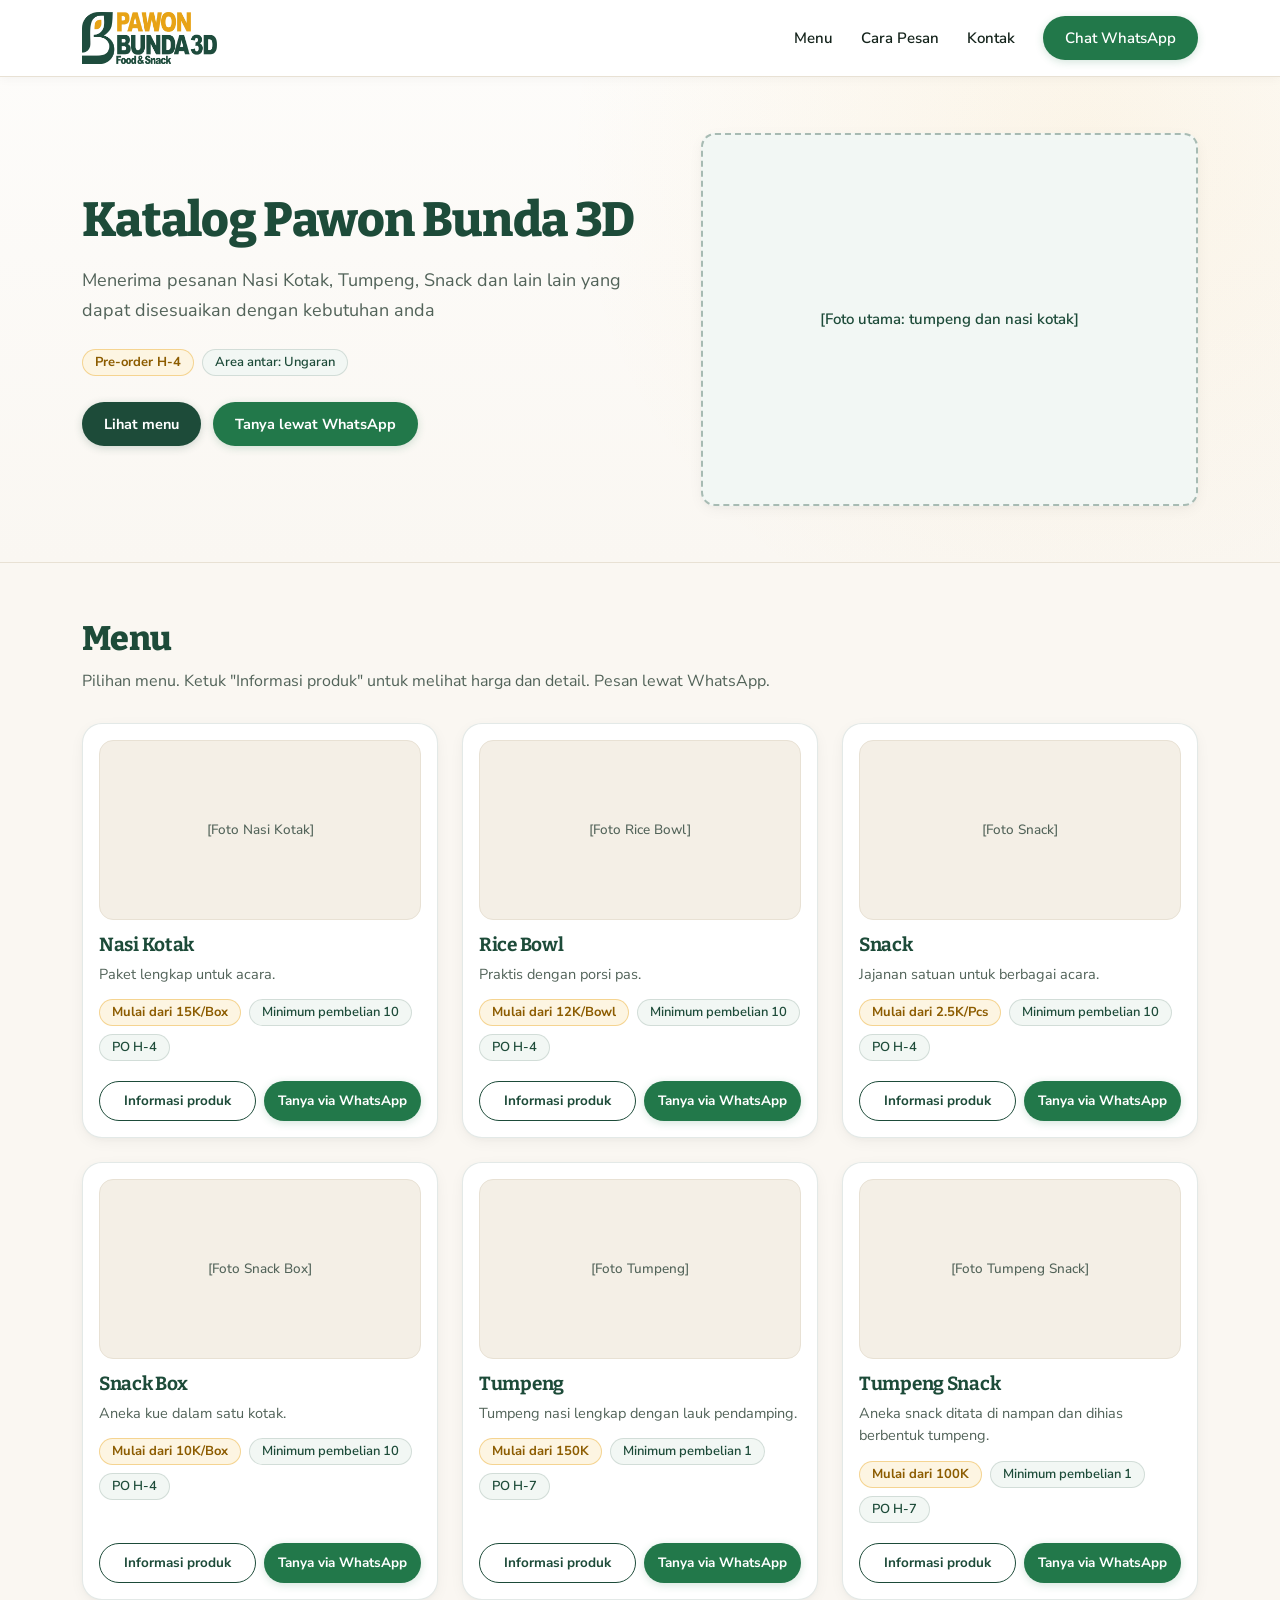
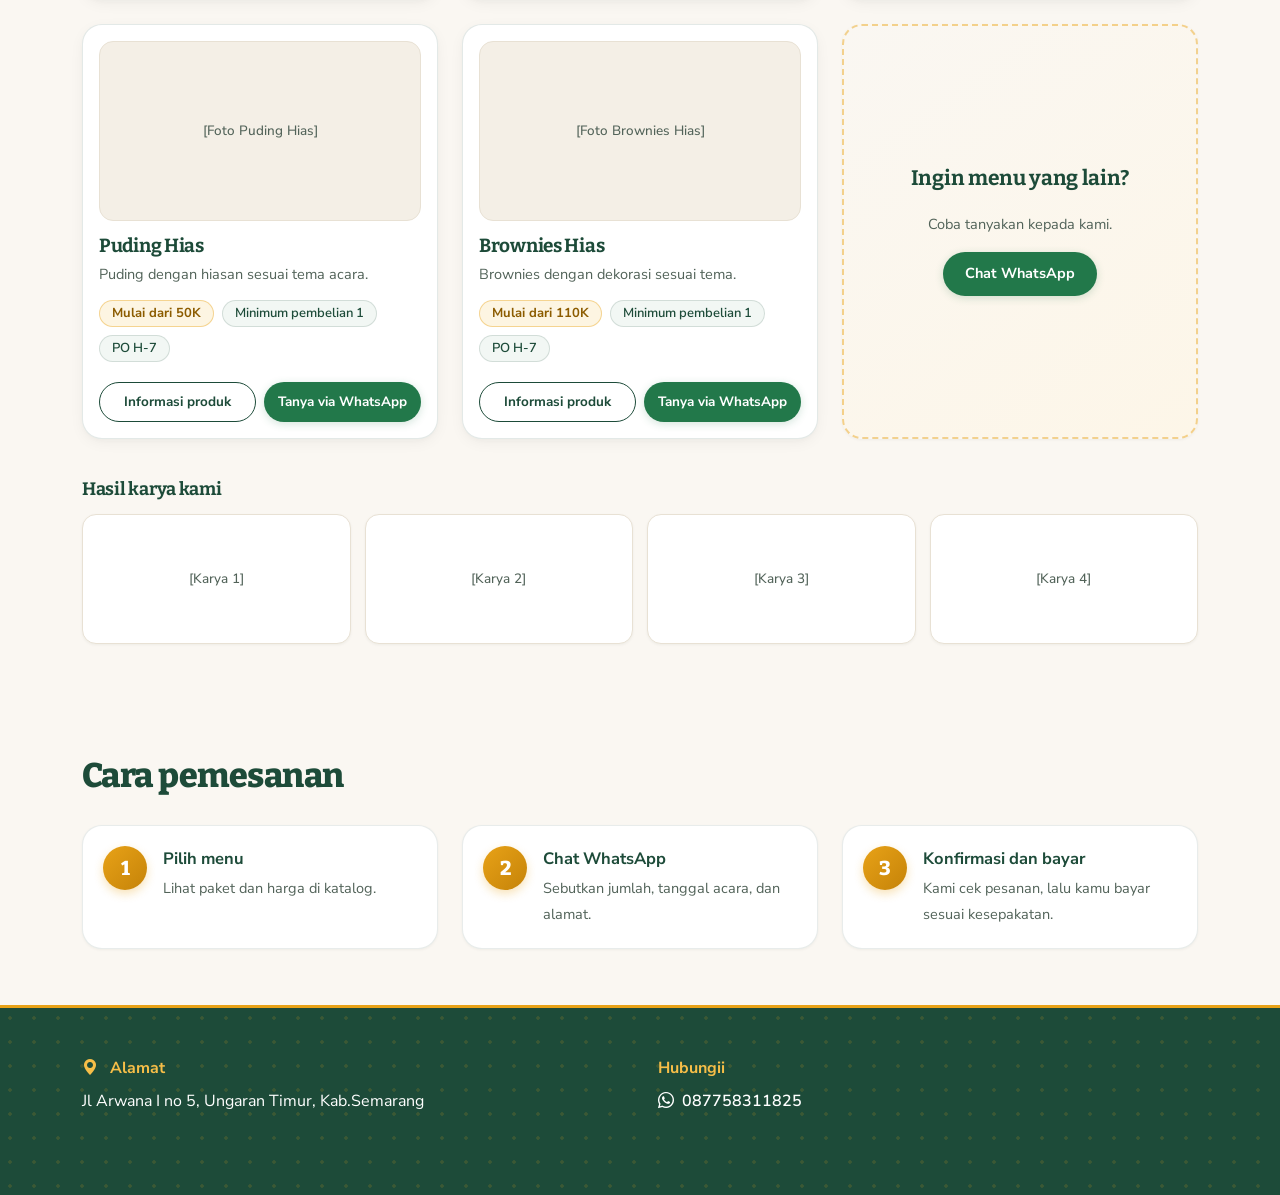
==== commit c6ed62b7: "Update index.html" ====
--- a/Katalog Pawon Bunda 3D/index.html
+++ b/Katalog Pawon Bunda 3D/index.html
@@ -56,10 +56,14 @@
 
       <!-- Link navigasi untuk berpindah antar bagian (modal popup icon dropdown di mobile) -->
       <nav class="menu-atas" id="menu-atas" aria-label="Menu utama">
-        <a href="#menu" title="Menu" aria-label="Menu"><i class="bi bi-grid-fill"></i><span class="teks-nav"> Menu</span></a>
-        <a href="#cara-pesan" title="Cara Pesan" aria-label="Cara Pesan"><i class="bi bi-cart-check-fill"></i><span class="teks-nav"> Cara Pesan</span></a>
-        <a href="#kontak" title="Kontak" aria-label="Kontak"><i class="bi bi-telephone-fill"></i><span class="teks-nav"> Kontak</span></a>
-        <a class="btn btn-wa" href="#" title="Chat WhatsApp" aria-label="Chat WhatsApp"><i class="bi bi-whatsapp"></i><span class="teks-nav"> Chat WhatsApp</span></a>
+        <a href="#menu" title="Menu" aria-label="Menu"><i class="bi bi-grid-fill"></i><span class="teks-nav">
+            Menu</span></a>
+        <a href="#cara-pesan" title="Cara Pesan" aria-label="Cara Pesan"><i class="bi bi-cart-check-fill"></i><span
+            class="teks-nav"> Cara Pesan</span></a>
+        <a href="#kontak" title="Kontak" aria-label="Kontak"><i class="bi bi-telephone-fill"></i><span class="teks-nav">
+            Kontak</span></a>
+        <a class="btn btn-wa" href="#" title="Chat WhatsApp" aria-label="Chat WhatsApp"><i
+            class="bi bi-whatsapp"></i><span class="teks-nav"> Chat WhatsApp</span></a>
       </nav>
     </div>
   </header>
@@ -137,7 +141,7 @@
     <div class="wrap">
       <!-- EDIT: Isi alamat, jam buka, dan info sosial media Anda -->
       <div><b><i class="bi bi-geo-alt-fill"></i> Alamat</b>Jl Arwana I no 5, Ungaran Timur, Kab.Semarang</div>
-      <div><b>Hubungi</b><a class="link-wa" href="#"><i class="bi bi-whatsapp"></i> 087758311825</a>
+      <div><b>Hubungii</b><a class="link-wa" href="#"><i class="bi bi-whatsapp"></i> 087758311825</a>
       </div>
     </div>
   </footer>
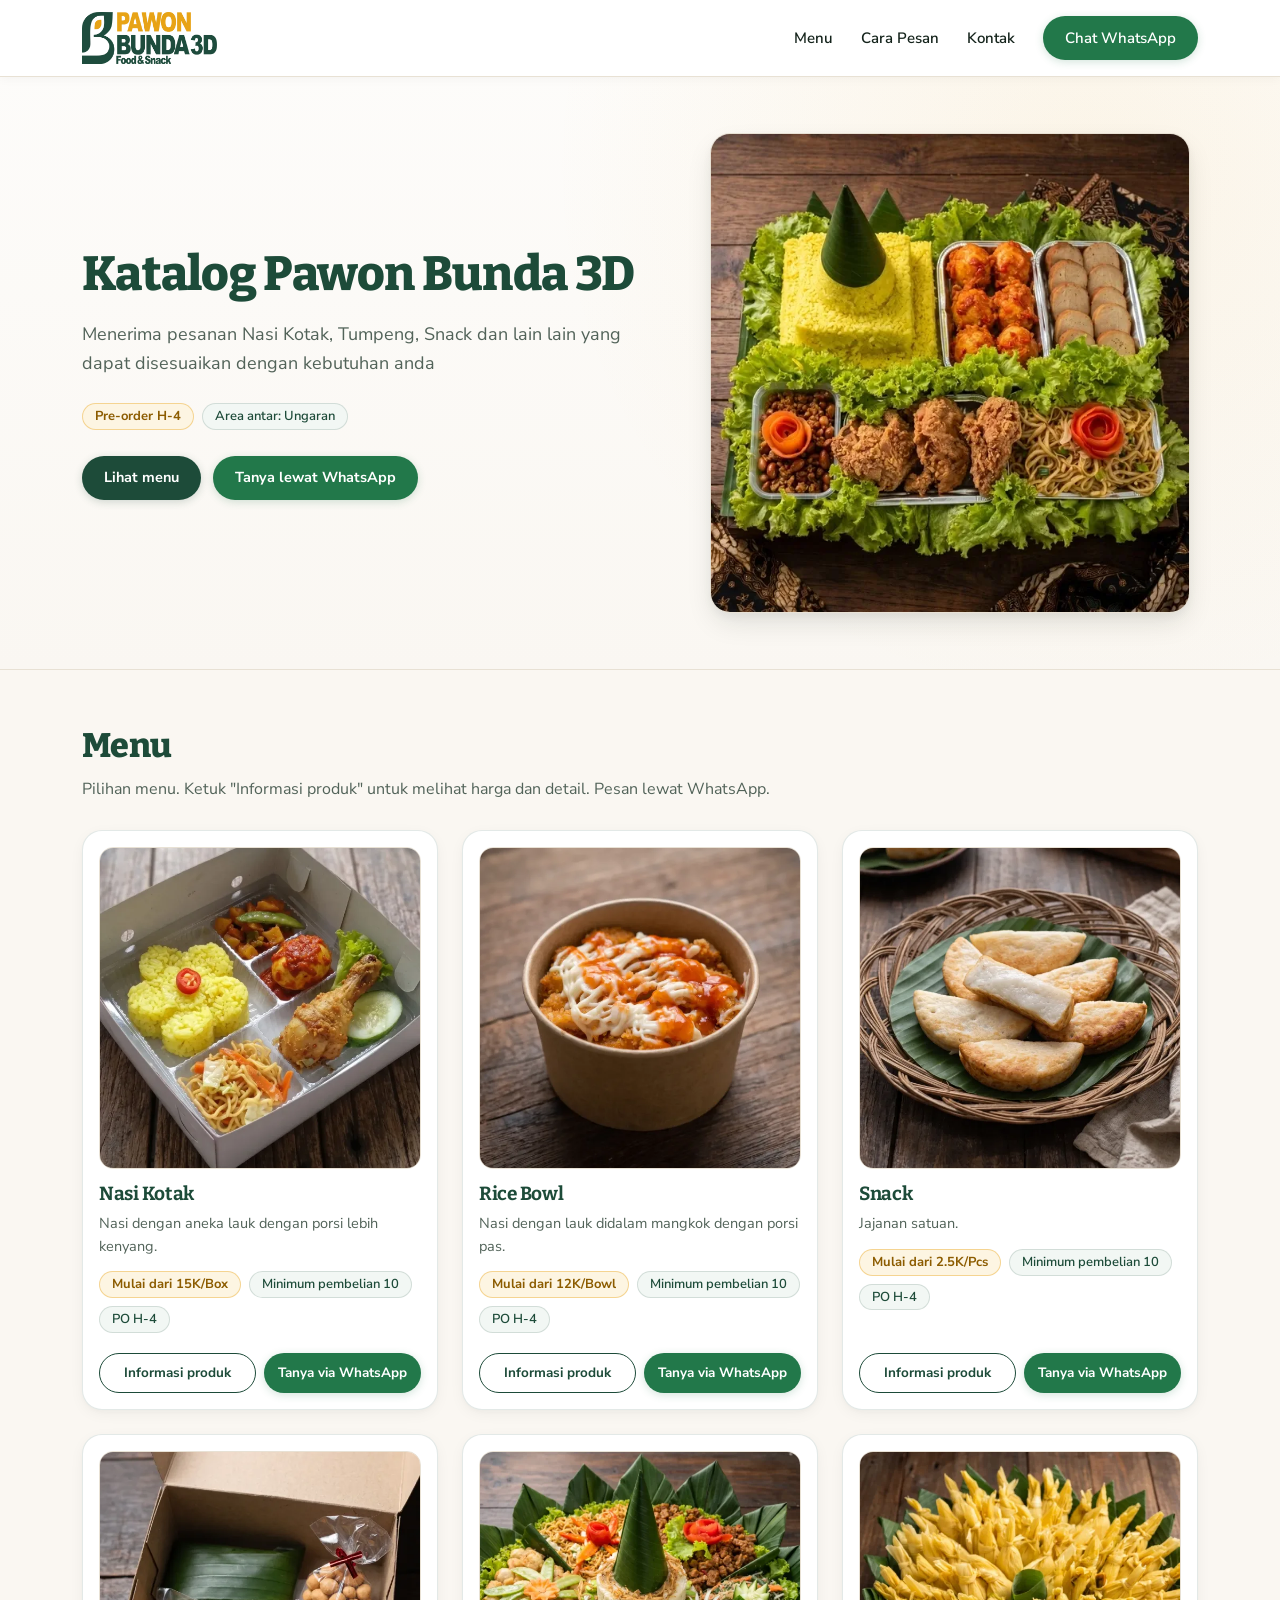
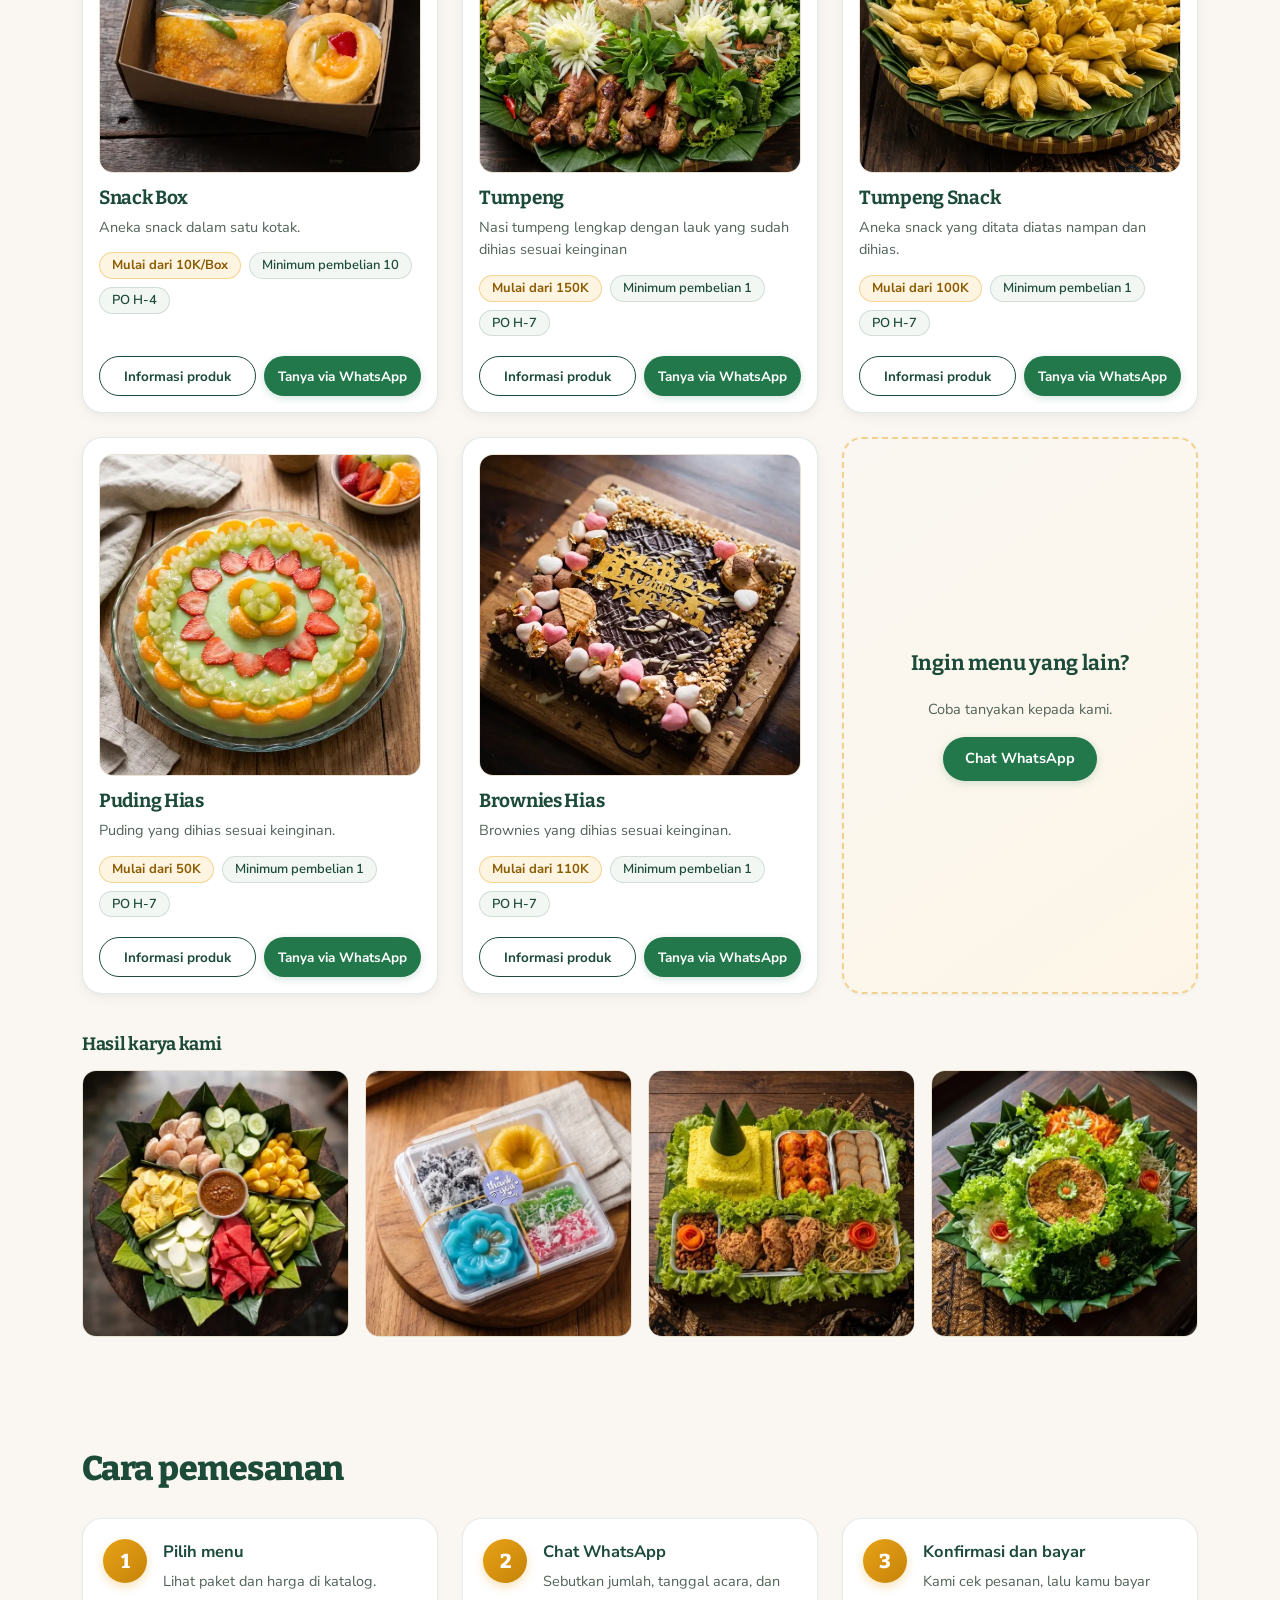
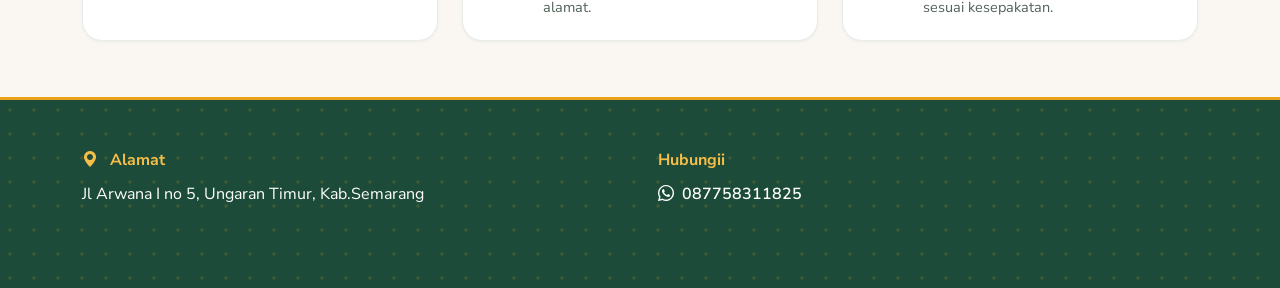
==== commit e3625a37: "Update Update 12/11/2026" ====
--- a/Katalog Pawon Bunda 3D/index.html
+++ b/Katalog Pawon Bunda 3D/index.html
@@ -89,8 +89,8 @@
             <a class="btn btn-wa" href="#">Tanya lewat WhatsApp</a>
           </div>
         </div>
-        <!-- Tempat penampung foto utama (bisa diganti dengan tag <img> nantinya) -->
-        <div class="foto" role="img" aria-label="Tempat foto utama">[Foto utama: tumpeng dan nasi kotak]</div>
+        <!-- Tempat foto utama -->
+        <img class="foto foto-utama" src="img/hero.webp" alt="Foto utama tumpeng dan aneka lauk Pawon Bunda 3D" width="600" height="600" loading="eager" data-foto-popup="img/hero.webp">
       </div>
     </section>
 
@@ -106,12 +106,20 @@
         <div class="grid" id="grid-menu"></div>
 
         <h3 class="kecil">Hasil karya kami</h3>
-        <!-- EDIT: Tempat sampel foto galeri portofolio Anda -->
+        <!-- [NOTE] Tempat sampel foto galeri karya portofolio -->
         <div class="galeri">
-          <div class="foto">[Karya 1]</div>
-          <div class="foto">[Karya 2]</div>
-          <div class="foto">[Karya 3]</div>
-          <div class="foto">[Karya 4]</div>
+          <button type="button" class="galeri-item" data-foto-popup="img/karya-1.webp" data-caption="Rujak Buah Tampah" aria-label="Lihat foto Rujak Buah Tampah lebih besar">
+            <img class="foto" src="img/karya-1.webp" alt="Rujak Buah Tampah" width="600" height="600" loading="lazy">
+          </button>
+          <button type="button" class="galeri-item" data-foto-popup="img/karya-2.webp" data-caption="Kue Basah &amp; Jajanan Tradisional" aria-label="Lihat foto Kue Basah Tradisional lebih besar">
+            <img class="foto" src="img/karya-2.webp" alt="Kue Basah &amp; Jajanan Tradisional" width="600" height="600" loading="lazy">
+          </button>
+          <button type="button" class="galeri-item" data-foto-popup="img/karya-3.webp" data-caption="Tumpeng Nasi Kuning Kotak" aria-label="Lihat foto Tumpeng Nasi Kuning Kotak lebih besar">
+            <img class="foto" src="img/karya-3.webp" alt="Tumpeng Nasi Kuning Kotak" width="600" height="600" loading="lazy">
+          </button>
+          <button type="button" class="galeri-item" data-foto-popup="img/karya-4.webp" data-caption="Tumpeng Urap Sayur Tradisional" aria-label="Lihat foto Tumpeng Urap Sayur lebih besar">
+            <img class="foto" src="img/karya-4.webp" alt="Tumpeng Urap Sayur Tradisional" width="600" height="600" loading="lazy">
+          </button>
         </div>
       </div>
     </section>
@@ -157,6 +165,16 @@
     </div>
   </dialog>
 
+  <!-- [NOTE] STRUKTUR POP-UP (Modal Pratinjau Foto Karya Lebih Besar) -->
+  <dialog id="dlg-foto" class="dlg-foto-modal" aria-label="Pratinjau Foto Karya">
+    <div class="dlg-foto-badan">
+      <button type="button" class="dlg-tutup dlg-foto-tutup" id="dlg-foto-tutup" aria-label="Tutup">&times;</button>
+      <div class="dlg-foto-wadah">
+        <img id="dlg-foto-img" src="" alt="Foto Karya" width="600" height="600">
+      </div>
+    </div>
+  </dialog>
+
 
   <!-- ==========================================================================
      [NOTE] BAGIAN JAVASCRIPT: Logika data dan interaksi halaman
--- a/Katalog Pawon Bunda 3D/css/style.css
+++ b/Katalog Pawon Bunda 3D/css/style.css
@@ -381,14 +381,30 @@
   transition: var(--transisi);
 }
 
+img.foto {
+  padding: 0;
+  object-fit: cover;
+  display: block;
+  cursor: pointer;
+}
+
 .hero .foto {
-  aspect-ratio: 4/3;
-  border: 2px dashed rgba(29, 75, 57, 0.35);
-  background-color: var(--hijau-permukaan);
-  color: var(--hijau);
-  font-weight: 600;
-  font-size: 15px;
-  box-shadow: var(--bayangan-kartu);
+  width: 100%;
+  max-width: 480px;
+  aspect-ratio: 1 / 1;
+  border-radius: var(--radius-lg);
+  border: 1px solid var(--pasir);
+  background-color: var(--permukaan);
+  object-fit: cover;
+  box-shadow: var(--bayangan-angkat);
+  transition: var(--transisi);
+  display: block;
+  margin: 0 auto;
+}
+
+.hero img.foto:hover {
+  transform: translateY(-3px) scale(1.01);
+  box-shadow: var(--bayangan-modal);
 }
 
 /* ==========================================================================
@@ -482,10 +498,13 @@
 }
 
 .kartu .foto {
-  height: 180px;
+  width: 100%;
+  aspect-ratio: 1 / 1;
+  height: auto;
   border-radius: var(--radius-md);
   background-color: var(--pasir-terang);
   border: 1px solid var(--pasir);
+  object-fit: cover;
 }
 
 .kartu h3 {
@@ -567,7 +586,9 @@
 }
 
 .grid-hias .kartu .foto {
-  height: 240px;
+  width: 100%;
+  aspect-ratio: 1 / 1;
+  height: auto;
 }
 
 h3.kecil,
@@ -582,23 +603,49 @@
 .galeri {
   display: grid;
   grid-template-columns: repeat(4, 1fr);
-  gap: 14px;
-  margin-top: 12px;
-}
-
-.galeri .foto {
-  height: 130px;
+  gap: 16px;
+  margin-top: 14px;
+}
+
+.galeri-item {
+  padding: 0;
+  border: 0;
+  background: transparent;
+  cursor: pointer;
+  border-radius: var(--radius-md);
+  overflow: hidden;
+  display: block;
+  width: 100%;
+  aspect-ratio: 1 / 1;
+  position: relative;
+  transition: var(--transisi);
+  outline: none;
+}
+
+.galeri-item:focus-visible {
+  outline: 3px solid var(--kunyit);
+  outline-offset: 3px;
+}
+
+.galeri .foto,
+.galeri-item img.foto {
+  width: 100%;
+  height: 100%;
+  aspect-ratio: 1 / 1;
+  object-fit: cover;
   background-color: var(--permukaan);
   border: 1px solid var(--pasir);
   border-radius: var(--radius-md);
   box-shadow: var(--bayangan-sm);
   transition: var(--transisi);
-}
-
+  display: block;
+}
+
+.galeri-item:hover .foto,
 .galeri .foto:hover {
-  transform: translateY(-2px);
+  transform: translateY(-3px) scale(1.02);
   border-color: var(--kunyit);
-  box-shadow: var(--bayangan-kartu);
+  box-shadow: var(--bayangan-angkat);
 }
 
 /* ==========================================================================
@@ -749,13 +796,27 @@
 }
 
 .foto-info {
-  display: flex;
   width: 100%;
-  height: 220px;
+  aspect-ratio: 1 / 1;
+  height: auto;
   object-fit: cover;
   border-radius: var(--radius-md);
   background-color: var(--pasir-terang);
   border: 1px solid var(--pasir);
+}
+
+img.foto-info {
+  padding: 0;
+  display: block;
+  cursor: pointer;
+}
+
+div.foto-info {
+  display: flex;
+  align-items: center;
+  justify-content: center;
+  text-align: center;
+  padding: 12px;
 }
 
 .paket {
@@ -786,6 +847,64 @@
   margin: 6px 0 0;
   color: var(--tinta-lembut);
   font-style: italic;
+}
+
+/* Modal Pop-up Pratinjau Foto Karya Lebih Besar (Hanya Foto Murni Tanpa Teks) */
+.dlg-foto-modal {
+  border: 0;
+  border-radius: var(--radius-lg);
+  padding: 0;
+  max-width: 540px;
+  width: calc(100% - 32px);
+  max-height: calc(100% - 40px);
+  color: var(--tinta);
+  background-color: var(--permukaan);
+  box-shadow: var(--bayangan-modal);
+  overflow: hidden;
+  margin: auto;
+}
+
+.dlg-foto-badan {
+  padding: 16px;
+  position: relative;
+  display: flex;
+  flex-direction: column;
+}
+
+.dlg-foto-tutup {
+  position: absolute;
+  top: 24px;
+  right: 24px;
+  z-index: 10;
+  background-color: rgba(255, 255, 255, 0.9);
+  color: var(--tinta);
+  box-shadow: var(--bayangan-sm);
+}
+
+.dlg-foto-tutup:hover {
+  background-color: #FFFFFF;
+  color: var(--hijau);
+}
+
+.dlg-foto-wadah {
+  width: 100%;
+  aspect-ratio: 1 / 1;
+  border-radius: var(--radius-md);
+  overflow: hidden;
+  background-color: var(--pasir-terang);
+  border: 1px solid var(--pasir);
+  display: flex;
+  align-items: center;
+  justify-content: center;
+  box-shadow: var(--bayangan-sm);
+}
+
+.dlg-foto-wadah img {
+  width: 100%;
+  height: 100%;
+  aspect-ratio: 1 / 1;
+  object-fit: cover;
+  display: block;
 }
 
 /* ==========================================================================
@@ -1046,9 +1165,17 @@
 
   .kartu.makanan .foto,
   .kartu.hias-kartu .foto {
+    width: 100px;
     height: 100px;
+    aspect-ratio: 1 / 1;
+    object-fit: cover;
     grid-row: 1/4;
     font-size: 11px;
+    padding: 0;
+  }
+
+  .kartu.makanan div.foto,
+  .kartu.hias-kartu div.foto {
     padding: 6px;
   }
 
@@ -1074,7 +1201,9 @@
   }
 
   .grid-hias .kartu .foto {
-    height: 180px;
+    width: 100%;
+    aspect-ratio: 1 / 1;
+    height: auto;
   }
 
   .galeri {
